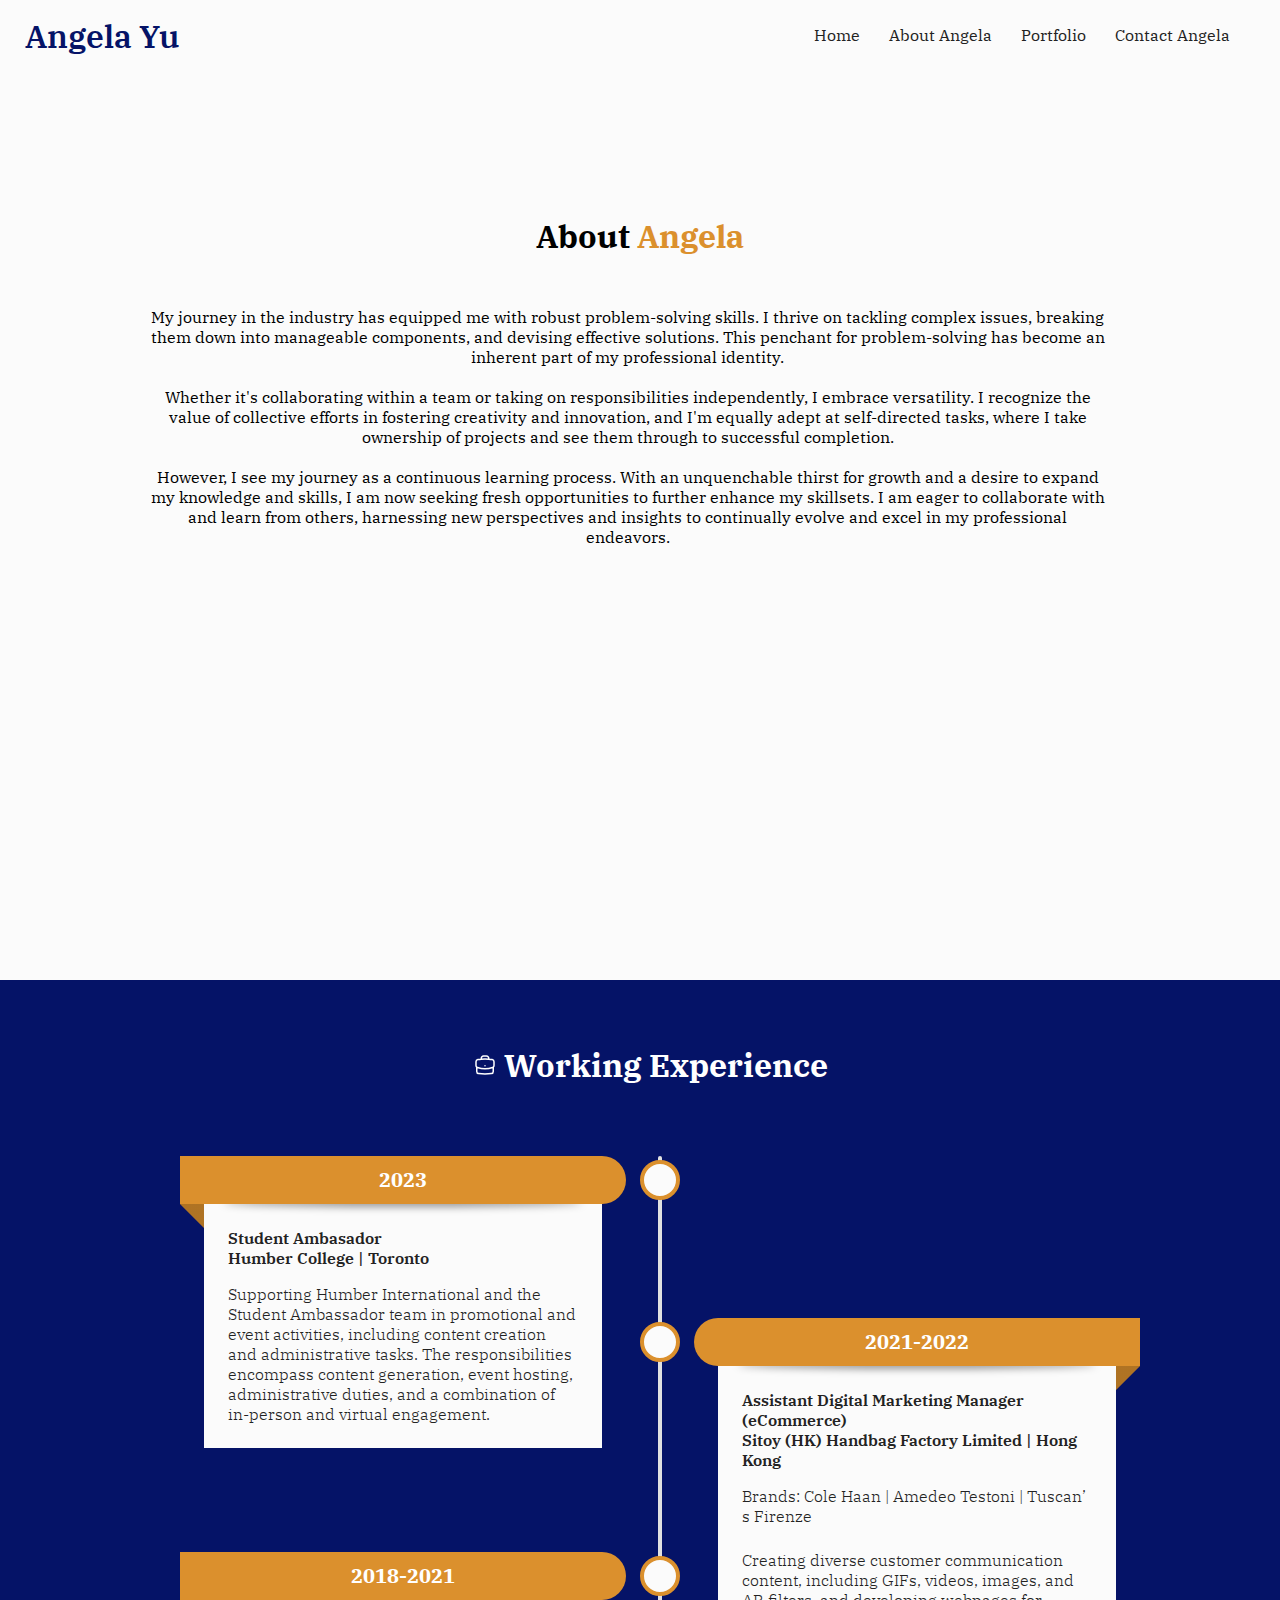
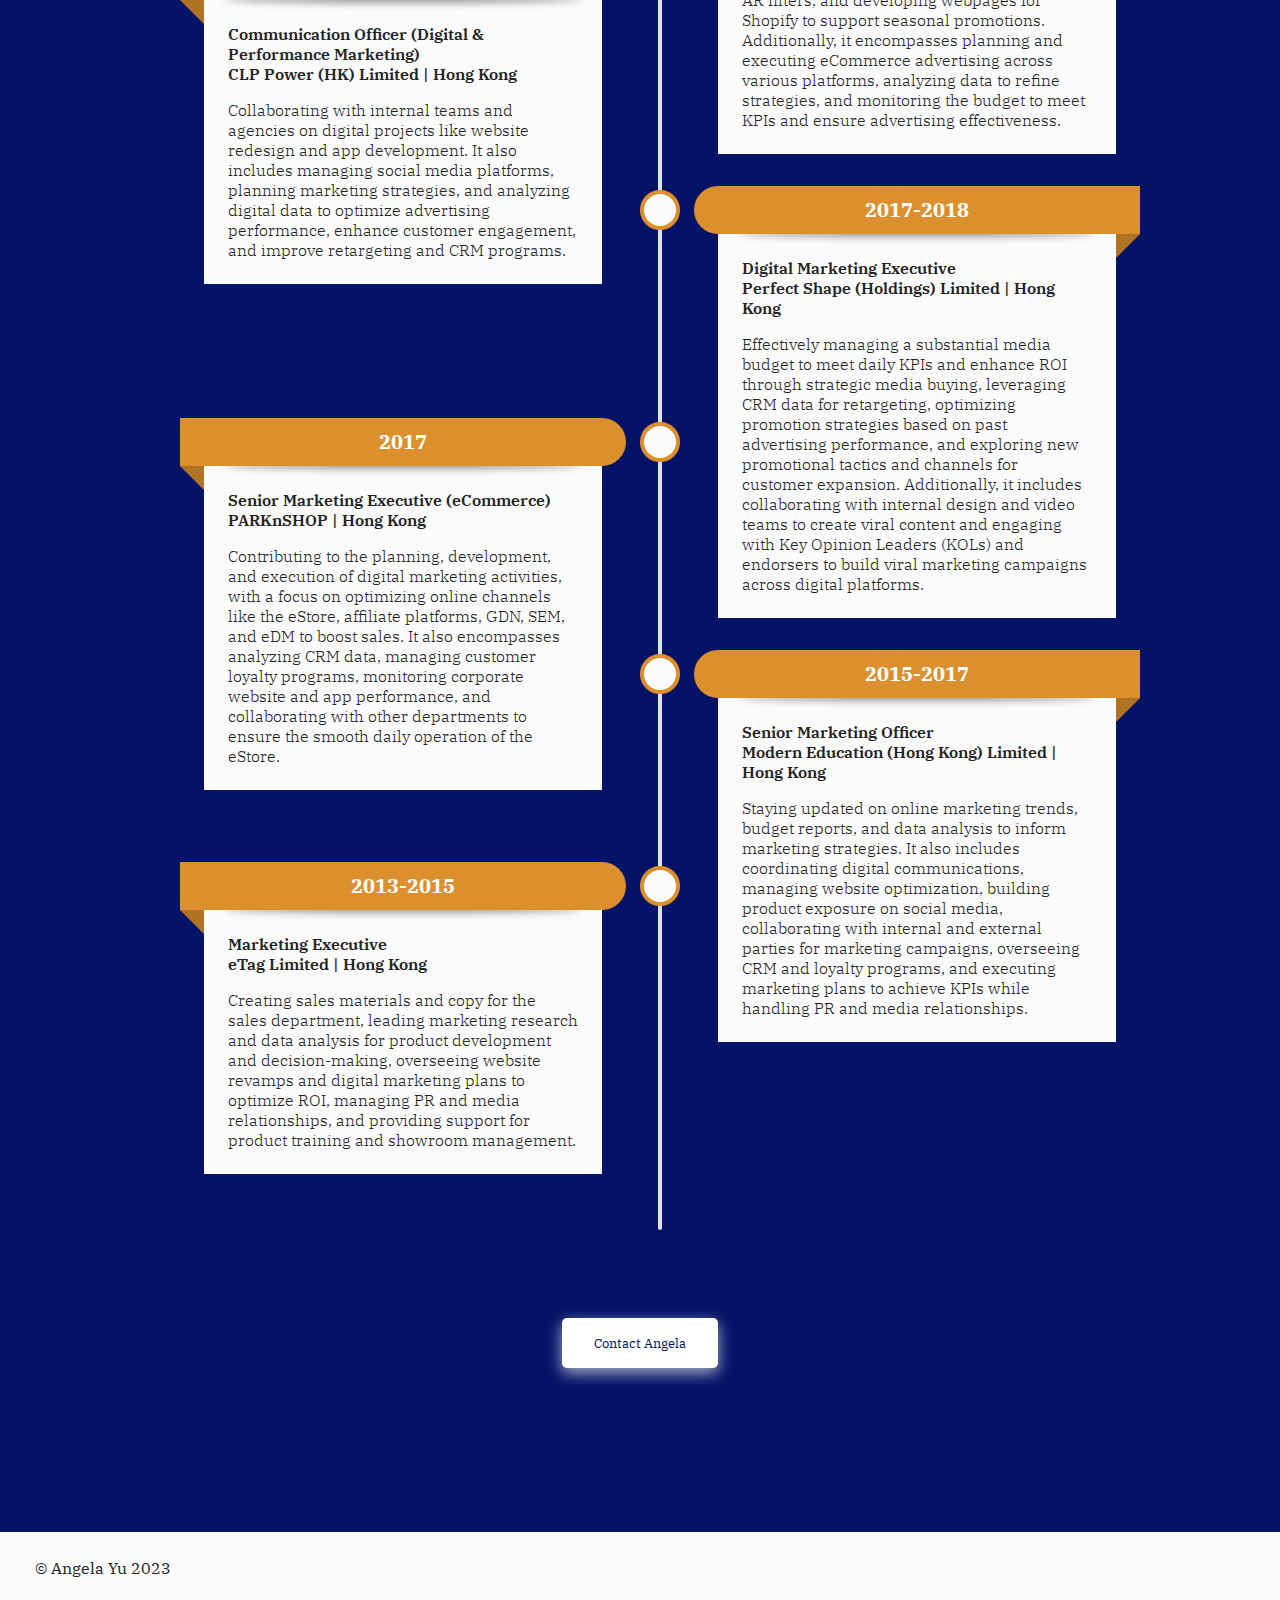
==== html/about.html @ 616c7b46 "1" ====
<!DOCTYPE html>
<html lang="en">
<head>
    <meta charset="UTF-8">
    <meta name="viewport" content="width=device-width, initial-scale=1.0">
    <title>Angela Yu | Portfolio</title>
    <link rel="stylesheet" href="../css/styles.css">
</head>

<body>
    <header>
        <h1><a href="../index.html">Angela Yu</a></h1>
        <nav>
            <ol>
                <li>    
                    <a class="burgericon" onclick="openSideMenu()" href="#">
                        <svg viewBox="0 0 100 80" width="40" height="40">
                            <rect width="100" height="20" ></rect>
                            <rect y="30" width="100" height="20"></rect>
                            <rect y="60" width="100" height="20"></rect>
                        </svg>
                    </a>
                </li>
                <div class="nav-top">
                    <li><a href="../index.html">Home</a></li>
                    <li><a href="about.html">About Angela</a></li>
                    <li><a href="portfolio.html">Portfolio</a></li>
                    <li><a href="contact.html">Contact Angela</a></li>
                </div>
            </ol>
        </nav>
    </header>

    <div class="nav-burger-side" id="side-nav-bar">
        <ol>
            <li><a href="#" onclick="closeSideMenu()">&times;</a></li>
            <li><a href="../index.html">Home</a></li>
            <li><a href="about.html">About Me</a></li>
            <li><a href="portfolio.html">Portfolio</a></li>
            <li><a href="contact.html">Contact Angela</a></li>
        </ol>
    </div>


    <div class="about">

        <h1>About <span>Angela</span></h1>
        <p>My journey in the industry has equipped me with robust problem-solving skills. I thrive on tackling complex issues, breaking them down into manageable components, and devising effective solutions. This penchant for problem-solving has become an inherent part of my professional identity.</p>

        <p>Whether it's collaborating within a team or taking on responsibilities independently, I embrace versatility. I recognize the value of collective efforts in fostering creativity and innovation, and I'm equally adept at self-directed tasks, where I take ownership of projects and see them through to successful completion.</p>
            
        <p>However, I see my journey as a continuous learning process. With an unquenchable thirst for growth and a desire to expand my knowledge and skills, I am now seeking fresh opportunities to further enhance my skillsets. I am eager to collaborate with and learn from others, harnessing new perspectives and insights to continually evolve and excel in my professional endeavors.</p>

    </div>

    <div class="about-timeline">
        <h1>
            <svg xmlns="http://www.w3.org/2000/svg" fill="none" viewBox="0 0 24 24" stroke-width="1.5" stroke="currentColor" class="w-6 h-6">
                <path stroke-linecap="round" stroke-linejoin="round" d="M20.25 14.15v4.25c0 1.094-.787 2.036-1.872 2.18-2.087.277-4.216.42-6.378.42s-4.291-.143-6.378-.42c-1.085-.144-1.872-1.086-1.872-2.18v-4.25m16.5 0a2.18 2.18 0 00.75-1.661V8.706c0-1.081-.768-2.015-1.837-2.175a48.114 48.114 0 00-3.413-.387m4.5 8.006c-.194.165-.42.295-.673.38A23.978 23.978 0 0112 15.75c-2.648 0-5.195-.429-7.577-1.22a2.016 2.016 0 01-.673-.38m0 0A2.18 2.18 0 013 12.489V8.706c0-1.081.768-2.015 1.837-2.175a48.111 48.111 0 013.413-.387m7.5 0V5.25A2.25 2.25 0 0013.5 3h-3a2.25 2.25 0 00-2.25 2.25v.894m7.5 0a48.667 48.667 0 00-7.5 0M12 12.75h.008v.008H12v-.008z" />
            </svg>
        Working Experience</h1>
        <ul>
            <li>
                <div class="date">2023</div>
                <div class="title">Student Ambasador <br> Humber College | Toronto</div>
                <div class="description">Supporting Humber International and the Student Ambassador team in promotional and event activities, including content creation and administrative tasks. The responsibilities encompass content generation, event hosting, administrative duties, and a combination of in-person and virtual engagement.</div>
            </li>
            <li>
                <div class="date">2021-2022</div>
                <div class="title">Assistant Digital Marketing Manager (eCommerce) <br> Sitoy (HK) Handbag Factory Limited | Hong Kong </div>
                <div class="description">Brands: Cole Haan | Amedeo Testoni | Tuscan’ s Firenze</div>
                <div class="description">Creating diverse customer communication content, including GIFs, videos, images, and AR filters, and developing webpages for Shopify to support seasonal promotions. Additionally, it encompasses planning and executing eCommerce advertising across various platforms, analyzing data to refine strategies, and monitoring the budget to meet KPIs and ensure advertising effectiveness. </div>
            </li>
            <li>
                <div class="date">2018-2021</div>
                <div class="title">Communication Officer (Digital & Performance Marketing)  <br>CLP Power (HK) Limited | Hong Kong</div>
                <div class="description">Collaborating with internal teams and agencies on digital projects like website redesign and app development. It also includes managing social media platforms, planning marketing strategies, and analyzing digital data to optimize advertising performance, enhance customer engagement, and improve retargeting and CRM programs.</div>
            </li>
            <li>
                <div class="date">2017-2018</div>
                <div class="title">Digital Marketing Executive <br>Perfect Shape (Holdings) Limited | Hong Kong </div>
                <div class="description">Effectively managing a substantial media budget to meet daily KPIs and enhance ROI through strategic media buying, leveraging CRM data for retargeting, optimizing promotion strategies based on past advertising performance, and exploring new promotional tactics and channels for customer expansion. Additionally, it includes collaborating with internal design and video teams to create viral content and engaging with Key Opinion Leaders (KOLs) and endorsers to build viral marketing campaigns across digital platforms.</div>
            </li>
            <li>
                <div class="date">2017</div>
                <div class="title">Senior Marketing Executive (eCommerce) <br>PARKnSHOP | Hong Kong</div>
                <div class="description">Contributing to the planning, development, and execution of digital marketing activities, with a focus on optimizing online channels like the eStore, affiliate platforms, GDN, SEM, and eDM to boost sales. It also encompasses analyzing CRM data, managing customer loyalty programs, monitoring corporate website and app performance, and collaborating with other departments to ensure the smooth daily operation of the eStore.</div>
            </li>
            <li>
                <div class="date">2015-2017</div>
                <div class="title">Senior Marketing Officer <br>Modern Education (Hong Kong) Limited | Hong Kong </div>
                <div class="description">Staying updated on online marketing trends, budget reports, and data analysis to inform marketing strategies. It also includes coordinating digital communications, managing website optimization, building product exposure on social media, collaborating with internal and external parties for marketing campaigns, overseeing CRM and loyalty programs, and executing marketing plans to achieve KPIs while handling PR and media relationships.</div>
            </li>
            <li>
                <div class="date">2013-2015</div>
                <div class="title">Marketing Executive <br>eTag Limited | Hong Kong</div>
                <div class="description">Creating sales materials and copy for the sales department, leading marketing research and data analysis for product development and decision-making, overseeing website revamps and digital marketing plans to optimize ROI, managing PR and media relationships, and providing support for product training and showroom management.</div>
            </li>

        </ul>

    </div>

    <div class="about-cta">
        <button id="btn-secondary"><a href="contact.html">Contact Angela</a></button>
    </div>

    <footer>
        <p>&copy; Angela Yu 2023</p>
    </footer>

    <script src="../js/script.js"></script>
</body>
</html>
---- css/styles.css ----
@import url('https://fonts.googleapis.com/css2?family=IBM+Plex+Serif:wght@400;600&display=swap');

/*------------------Default styles----------------*/
html{
    font-family: 'IBM Plex Serif', serif;
    background-color: #fbfbfb;
}

body{
    margin: 0;
    padding: 0;
}

header{
    height: 15vh;
    display: flex;
    color: #222222;
    justify-content: space-between;
    margin: 0 0px 20px 0px;
}

#btn-primary{
    background-color: #db902d;
    border: none;
    padding: 16px 32px;
    font-family: 'IBM Plex Serif', serif;
    box-shadow: 0px 5px 15px #db902da9;
    transition: 0.5 all ease-in-out;
    border-radius: 5px;
}

#btn-primary a{
    text-decoration: none;
    color: #FFFFFF;
}

#btn-secondary{
    background-color: #ffffff;
    border: none;
    padding: 16px 32px;
    margin-top: 40px;
    margin-bottom: 5vw;
    font-family: 'IBM Plex Serif', serif;
    box-shadow: 0px 5px 15px #ffffffa9;
    transition: 0.5 all ease-in-out;
    border-radius: 5px;
}

#btn-secondary a{
    text-decoration: none;
    color: #051367;
}

button:hover{
    scale: 110%;
}

span{
    color: #db902d;
}

#white-svg{
    stroke: #FFFFFF;
    width: 24px;
    fill: none;
}

#blue-svg{
    stroke: #051367;
    width: 24px;
    fill: none;
}

.filters{
    background-color: #fbfbfb;
    border: none;
    padding: 16px 35px;
    margin: 10px 10px;
    font-family: 'IBM Plex Serif', serif;
    color: #222222;
    border: 1px solid #db902d;
    border-radius: 20px;
}

.filters:hover{
    background-color: #db902d;
    color: #FFFFFF;
    scale: none;
}


/*Top Navigation Bar*/
header h1{
    margin-top: 15px;
    margin-left: 25px;
    font-weight: 600;
}

header h1 a{
    text-decoration: none;
    color: #051367;
}

nav{
    height: 80px;
    color: #222222;
    margin: 0;
    margin-right: 25px;
}

nav ol{
    margin: 0;
    padding: 0;
}

nav ol li{
    display: inline-block;
    margin: 5px 25px 0 0;
}

nav ol li a{
    color: #222222;
    text-decoration: none;
    transition: .3s all ease; 
}

nav ol li a:hover{
    color: #051367;
    font-weight: 600;
}

/*Side Navigation Bar*/
svg{
    margin: 20px 0 0 20px;
    fill: #051367;
}

.nav-burger-side{
    position: fixed;
    top: 0;
    left: 0;
    background-color: #051367;
    width: 0%;
    height: 100%;
    overflow: hidden;
    transition: .3s all ease;
    color: #FFFFFF;
}

.nav-burger-side ol li{
    text-align: center;
    margin-bottom: 20px;
    list-style-type: none;
}

.nav-burger-side ol li a{
    color: #FFFFFF;
    font-size: 2em;
    text-decoration: none;
}

.nav-burger-side img{
    width: 5vw;
    padding-top: 20px;
    align-content: center;
}

.nav-burger-side ol li a:hover{
    color: #db902d;
}

footer{
    background-color: #fbfbfb;
    color: #222222;
    text-align: left;
    padding: 10px;
}
footer p{
    margin-left: 25px;
}

/*-----------Main Page-----------*/
.hero{
    height: 85vh;
    background-image: url(../img/herobanner.jpg);
    background-size: cover;
    background-position: 0% 50%;
}

.hero h1{
    margin-bottom: 0;
    padding: 150px 0 5px 80px;
}

.hero p{
    margin-top: 0;
    padding: 0 0 0 80px;
}

.hero button{
    margin: 0 0 0 80px;
}

.main-about{
    background-color: #051367;
    margin: 0;
    height: 70vh;
    color: #FFFFFF;
    padding: 120px 0 0 25px;
    text-align: center;
    align-content: center;
}

.main-about svg{
    stroke: #FFFFFF;
    width: 24px;
    fill: none;
}

.main-about h1{
    margin-top: 0;
}

.main-about p{
    margin: 50px 175px 0 150px;
}

.services{
    text-align: center;
    margin-bottom: 50px;
}

.services svg{
    stroke: #222222;
    width: 24px;
    fill: none; 
}
.services p{
    margin: 50px 175px 0 150px;
}

.main-services-cat{
    margin-top: 30px;
}

.main-services{
    display: flex;
    flex-wrap: wrap;
    margin: 30px 0px 50px 0px;
    justify-content: center;
    align-items: flex-start;
    gap: 20px;
}

.main-services div{
    flex-basis: 33.3333%;
    border-radius: 5px;
    padding: 0 20px 0 20px;
}

.main-services div:hover{
    box-shadow: 1px 2px 5px #22222252;
    scale: 110%;
}

.main-services h2{
    align-content: center;
    margin: 0 20px 10px 20px;
}

.main-services p{
    margin: 0 20px 20px 20px;
}

.main-portfolio{
    background-color: #051367;
    margin: 0;
    color: #FFFFFF;
    padding: 80px 0 0px 0px;
    text-align: center;
    align-content: center;
}

.main-portfolio p{
    margin: 50px 175px 0 150px;
}

.main-portfolio svg{
    stroke: #ffffff;
    width: 24px;
    fill: none; 
}

.main-portfolio-tasks{
    display: grid;
    width: 80%;
    grid-template-columns: 1fr 1fr 1fr;
    grid-template-rows: 1fr;
    text-align: center;
    transition: 1s all ease-in-out;
    margin: 5vw 0 0 10vw;
}

.portfolio-tasks {
    position: relative;
}

.portfolio-item {
    display: block;
    width: 100%;
    height: auto;
}

.portfolio-info {
    position: absolute;
    bottom: 0;
    left: 0;
    right: 0;
    background-color: #051367;
    overflow: hidden;
    width: 90%;
    height: 0;
    transition: .5s ease;
    color: #FFFFFF;
    align-items: center;
    text-align: left;
    padding-left: 1rem;
    padding-right: 4rem;
}

.portfolio-tasks:hover .portfolio-info {
    height: 100%;
}

.portfolio-tasks img{
    display: block;
    width: 100%;
}

.portfolio-info h3{
    color: #FFFFFF;
}

.portfolio-info p{
    margin: 0;
    font-size: 15px;
}

.portfolio-info a{
    margin: 0;
    padding: 0;
    text-decoration: underline;
    color: #FFFFFF;
}

/*-----------About Page-----------*/
.about{
    text-align: center;
    height: 85vh;
}

.about h1{
    margin-top: 80px;
    margin-bottom: 50px;
}

.about p{
    margin: 20px 175px 0 150px;
}

.about-timeline{
    color: #FFFFFF;
    background-color: #051367;
    min-height: 100vh;
    display: grid;
    align-content: center;
    gap: 2rem;
    padding: 2rem;
}

.about-timeline h1{
    text-align: center;
}

.about-timeline svg{
    stroke: #FFFFFF;
    width: 24px;
}

.about-timeline ul{
    display: grid;
    grid-template-columns: 0.25rem 1fr;
    grid-auto-columns: max-content;
    column-gap: 2rem;
    list-style: none;
    width: min(60rem, 90%);
    margin-inline: auto;
}

/* timeline - line */
ul::before{
    content: "";
    grid-column: 1;
    grid-row: 1 / span 20;
    background: rgb(225, 225, 225);
    border-radius: calc(0.25rem / 2);
}

/* timeline - row gaps */
.about-timeline ul li:not(:last-child){
    margin-bottom: 2rem;
}

/* timeline - card for information */
.about-timeline ul li{
    grid-column: 2;
    margin-inline: 1.5rem;
    grid-row: span 2;
    display: grid;
    grid-template-rows: min-content min-content min-content;
}

/* timeline - date */
.about-timeline ul li .date{
    height: 3rem;
    margin-inline: calc(1.5rem * -1);
    text-align: center;
    background-color: #db902d;
    color: #FFFFFF;
    font-size: 1.25rem;
    font-weight: 700;
    display: grid;
    place-content: center;
    position: relative;
    border-radius: calc(3rem / 2) 0 0 calc(3rem / 2);
}

/* timeline - date flap */
.about-timeline ul li .date::before{
    content: "";
    width: 1.5rem;
    aspect-ratio: 1;
    background: #db902d;
    background-image: linear-gradient(rgba(0, 0, 0, 0.2) 100%, transparent);
    position: absolute;
    top: 100%;
    clip-path: polygon(0 0, 100% 0, 0 100%);
    right: 0;
}

/* timeline - circle point on timeline*/
.about-timeline ul li .date::after{
    content: "";
    position: absolute;
    width: 2rem;
    aspect-ratio: 1;
    background: #fbfbfb;
    border: 0.3rem solid #db902d;
    border-radius: 50%;
    top: 50%;
    transform: translate(50%, -50%);
    right: calc(100% + 2rem + 0.25rem / 2);
}

/* timeline - title description */
ul li .title,
ul li .description{
    background-color: #fbfbfb;
    position: relative;
    padding-inline: 1.5rem;
    color: #222222;
}
ul li .title{
    overflow: hidden;
    padding-block-start: 1.5rem;
    padding-block-end: 1rem;
    font-weight: 600;
}
ul li .description{
    padding-block-end: 1.5rem;
    font-weight: 300;
}

/* timeline - shadows */
.about-timeline ul li .title::before,
.about-timeline ul li .description::before{
    content: "";
    position: absolute;
    width: 90%;
    height: 0.5rem;
    background: rgba(0, 0, 0, 0.5);
    left: 50%;
    border-radius: 50%;
    filter: blur(4px);
    transform: translate(-50%, 50%);
}
.about-timeline ul li .title::before{
    bottom: calc(100% + 0.125rem);
}

.about-timeline ul li .description::before{
    z-index: -1;
    bottom: 0.25rem;
}

.about-cta{
    background-color: #051367;
    text-align: center;
    padding-bottom: 100px;
}

/*-----------Portfolio Page-----------*/
.portfolio{
    text-align: center;
    margin-bottom: 70px;
}

.portfolio h1{
    margin-top: 100px;
    margin-bottom: 50px;
}

.portfolio p{
    margin: 20px 175px 0 150px;
}

.portfolio-cat{
    text-align: center;
    margin-bottom: 3em;
}

.portfolio-cases{
    padding: 1em;
    width: 80%;
    margin: auto;
    display: flex;
    flex-wrap: wrap;
    justify-content: flex-start;
    gap: 1rem;
}

.portfolio-cases div{
    justify-content: center;
    margin-bottom: 2em;
    align-self: center;
}

.portfolio-cases div img{
    width: 25vw;
    border-radius: 15px;
}

/*-----------Protfolio Detail Pages-----------*/
.wisebites-description,
.yogaish-description,
.dorito-description{
    display: grid;
    width: 80%;
    grid-template-columns: 1fr 1fr;
    justify-content: center;
    margin: 5vw 0 0 10vw;
    height: 75vh;
    align-items: center;
    text-align: left;
}

.wisebites-description div:nth-child(1), 
.wisebites-showcase div:nth-child(1),
.yogaish-description div:nth-child(1),
.dorito-description div:nth-child(1){
    padding-right: 3rem;
}

.wisebites-description h1,
.yogaish-description h1,
.dorito-description h1{
    text-align: left;
}

.wisebites-description img,
.yogaish-description img,
.dorito-description img{
    width: 35vw;
}

.wisebites-details,
.yogoish-details,
.dorito-details{
    background-color: #051367;
    color: #FFFFFF;
    text-align: center;
    padding-top: 2rem;
    padding-bottom: 5rem;
}

.wisebites-details p,
.yogoish-details p,
.dorito-details p{
    margin: 50px 175px 50px 150px;
}

.wisebites-details ul,
.dorito-details ul{
    margin: 50px 175px 50px 150px;
}

.wisebites-showcase{
    display: grid;
    width: 80%;
    grid-template-columns: 1fr 1fr;
    justify-content: center;
    margin: 5vw 0 0 10vw;
    align-items: center;
}

.wisebites-showcase img{
    height: 100vh;
}

.wisebites h1,
.yogaish h1,
.dorito h1{
    text-align: center;
    margin-top: 2rem;
}

.wisebites-cta,
.yogoish-cta,
.dorito-cta{
    text-align: center;
    margin-bottom: 2rem;
}

.yogoish-showcase iframe,
.dorito-showcase iframe{
    margin-top: 2rem;
}

.yogoish-showcase,
.dorito-showcase{
    text-align: center;
    margin: 2rem 0 3rem 0;
}

/*-----------Contact Page-----------*/
.contact,
.contact-info{
    text-align: center;
}

.contact h1{
    margin-top: 3rem;
    margin-bottom: 30px;
}

.contact p{
    margin: 20px 250px 50px 225px;
}

.contact-info h3{
    margin-bottom: 0;
}

.contact-info p{
    margin-top: 0;
}

.contact-info a{
    text-decoration: none;
    color: #db902d;
}

.contact-info img{
    width: 24px;
    margin-top: 2rem;
}

@media (min-width: 40rem) {

}

/*------------------Responsive----------------*/

/*Tablet -- breakpoint at 768px*/
@media screen and (min-width:768px){
    /*------------------Defualt----------------*/
    .burgericon{
        display: none;
    }  

    /*------------------About Page - Timeline----------------*/

    .about-timeline ul{
        grid-template-columns: 1fr 0.25rem 1fr;
    }
    .about-timeline ul::before {
        grid-column: 2;
    }
    .about-timeline ul li:nth-child(odd) {
        grid-column: 1;
    }
    .about-timeline ul li:nth-child(even) {
        grid-column: 3;
    }

    /* timeline - start second card */
    .about-timeline ul li:nth-child(2) {
        grid-row: 2/4;
    }

    .about-timeline ul li:nth-child(odd) .date::before {
        clip-path: polygon(0 0, 100% 0, 100% 100%);
        left: 0;
    }

    .about-timeline ul li:nth-child(odd) .date::after {
        transform: translate(-50%, -50%);
        left: calc(100% + 2rem + 0.25rem / 2);
    }
    .about-timeline ul li:nth-child(odd) .date {
        border-radius: 0 calc(3rem / 2) calc(3rem / 2) 0;
    }

}

@media screen and (max-width:768px){
    /*------------------Defualt----------------*/
    .nav-top{
        display: none;
    }

    nav ol li{
        margin: 5px 3rem 0 0;
    }
    
    header h1{
        margin-left: 3rem;
    }

    #btn-primary, 
    #btn-secondary{
        padding: 10px 20px; 
    }

    .filters{
        background-color: #fbfbfb;
        border: none;
        padding: 10px 30px;
        margin: 10px 10px;
        font-family: 'IBM Plex Serif', serif;
        color: #222222;
        border: 1px solid #db902d;
        border-radius: 20px;
    }

    footer {
        text-align: center; 
    }

    /*------------------Main Page----------------*/
    .hero{
        background-image: none;
        background-color: #fbfbfb;
    }

    .main-about{
        height: 80vh;
    }

    .portfolio-info h3{
        font-size: 12px;
    }

    .portfolio-info p{
        margin: 0;
        font-size: 10px;
    }

    .portfolio-info a{
        font-size: 10px;
    }

    /*------------------About & Portfolio Page----------------*/
    .about{
        height: 100vh;
    }

    .about p,
    .portfolio p{
        margin: 1rem 2rem 0 2rem;
    }

    /*-----------Protfolio Detail Pages-----------*/
    .wisebites-description,
    .yogaish-description,
    .dorito-description{
        width: 90%;
        margin: 0 0 0 5rem;
        height: 85vh;
    }

    .wisebites-showcase img{
        height: 50vh;
    }

    /*-----------Contact Pages-----------*/
    .contact p{
        margin: 1.5rem 2rem 0rem 2rem;
    }
}

/*Mobile -- breakpoint at 575px*/
@media screen and (max-width:575px){
    /*------------------Main Page----------------*/
    .main-about p,
    .services p{
        margin: 3rem 2rem 0 2rem;
    }

    .main-services{
        gap: 1rem;
    }

    .main-services h2,
    .main-services p,
    .main-portfolio p{
        margin: 0;
    }

    .main-portfolio{
        padding: 2rem 2rem 3rem 2rem;
    }

    .portfolio-info p{
        display: none;
    }

    /*------------------About Page----------------*/
    .about{
        height: 100vh;
    }

    .about h1{
        margin-top: 3rem;
        margin-bottom: 1rem;
    }

    .about p,
    .portfolio p{
        margin: 1.5rem 2rem 0rem 2rem;
    }

    /*------------------Portfolio Page----------------*/
    .portfolio-cases{
        justify-content: center;
        gap: 0.5rem;
    }

    /*-----------Protfolio Detail Pages-----------*/
    .wisebites-description,
    .yogaish-description,
    .dorito-description{
        width: 90%;
        margin: 0 0 0 4rem;
        height: 100vh;
    }

    .wisebites-description h1,
    .yogaish-description h1,
    .dorito-description h1{
        margin-top: 0;
        text-align: left;
    }

    .wisebites-details p,
    .yogoish-details p,
    .dorito-details p{
        margin: 1.5rem 2rem 0rem 2rem;
    }

    .wisebites-details ul,
    .dorito-details ul{
        margin: 1.5rem 2rem 0rem 2rem;
    }

    .yogoish-showcase iframe,
    .dorito-showcase iframe{
        width: 450px;
    }

}
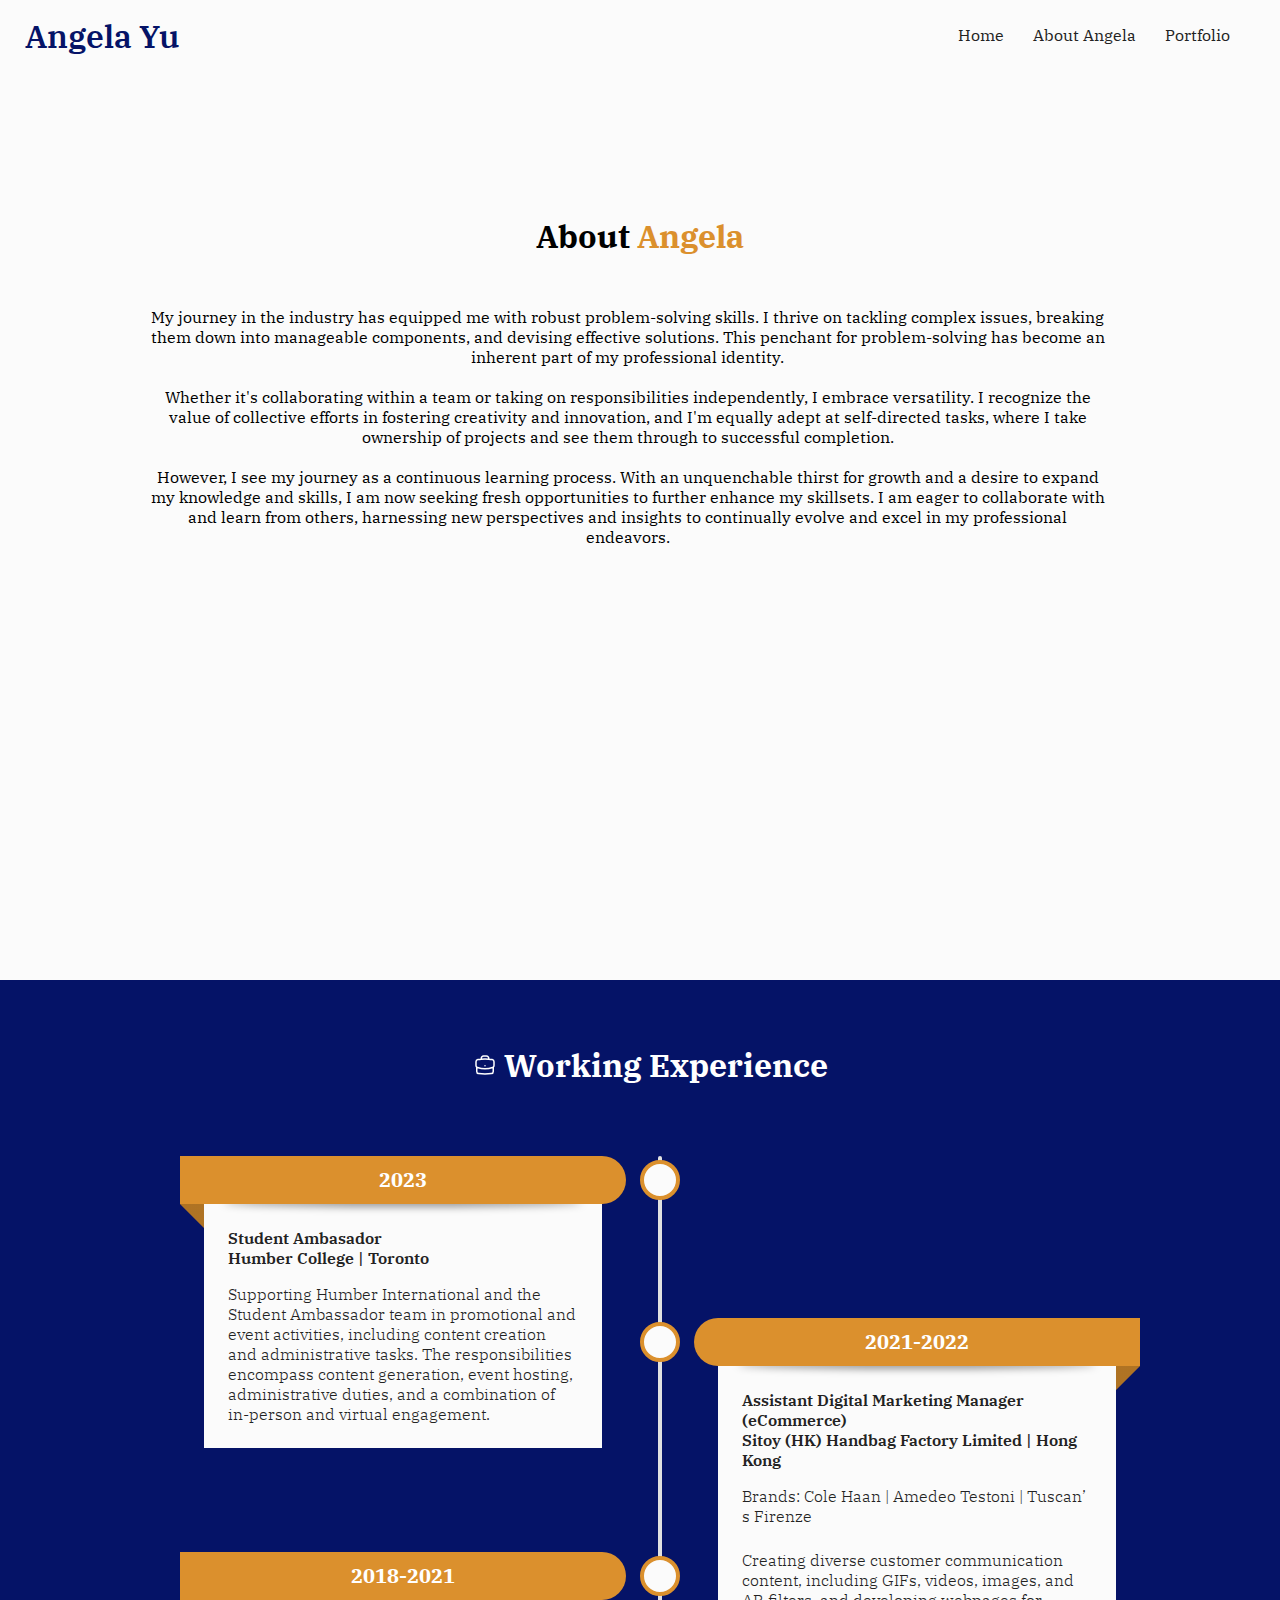
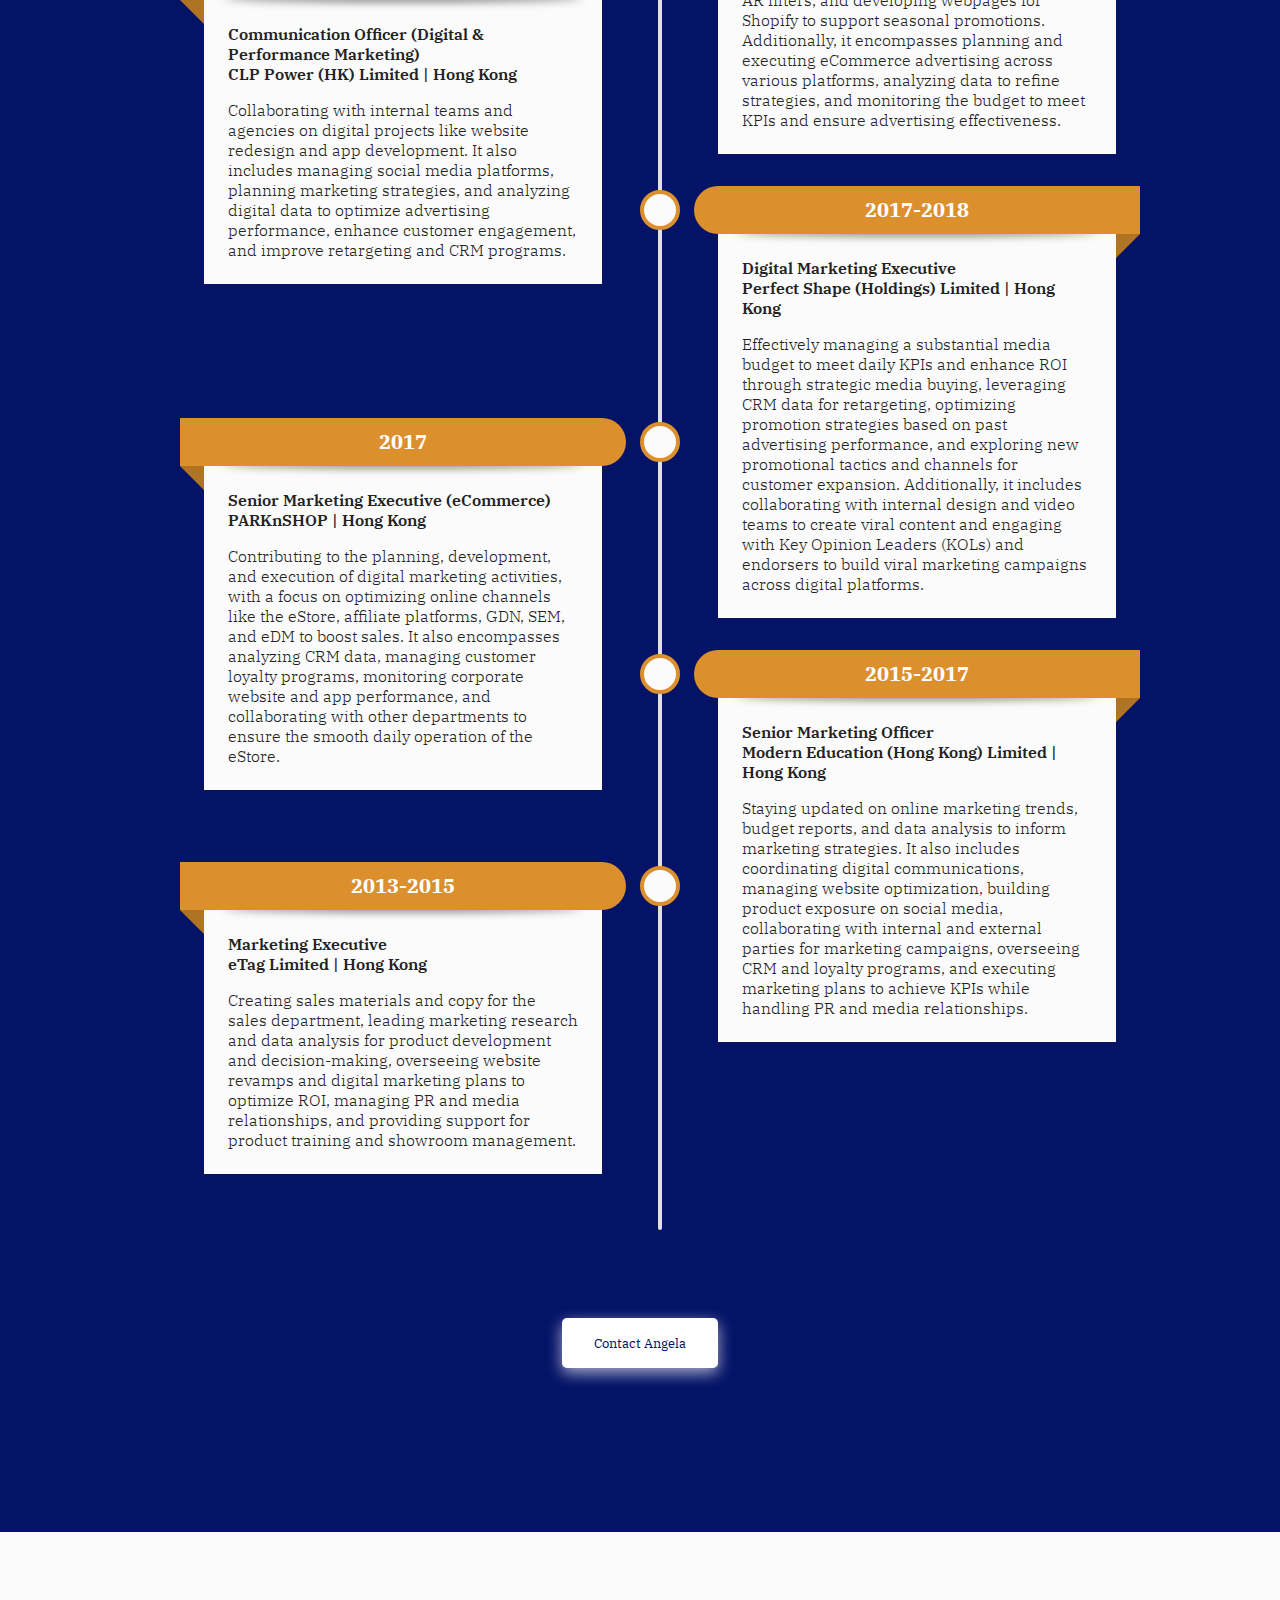
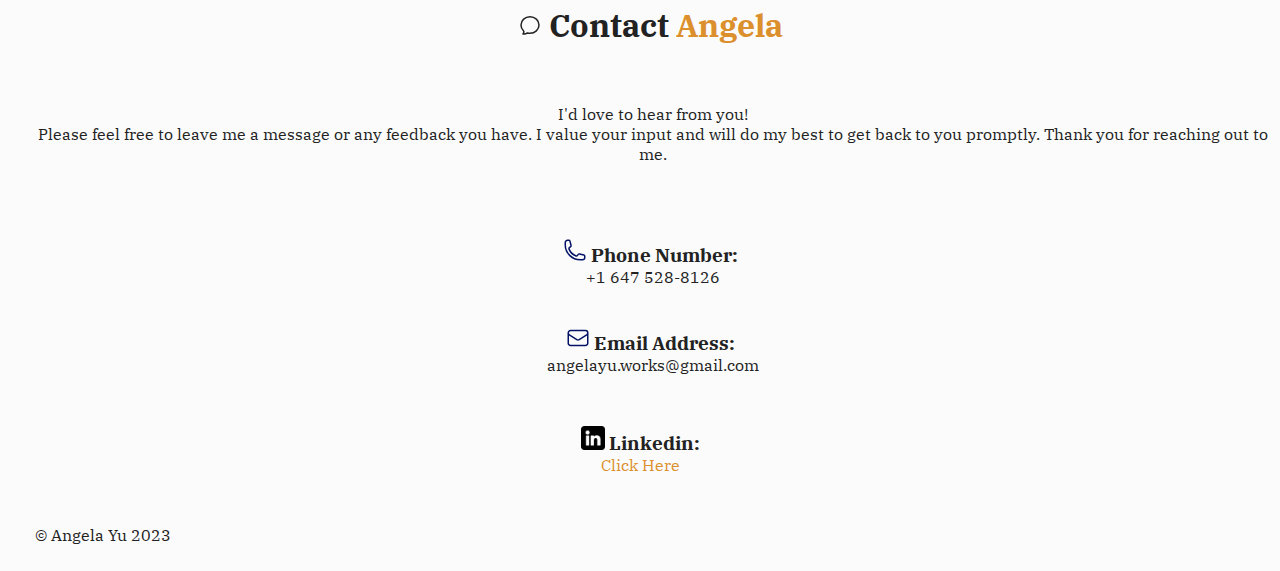
==== commit 60cbab7b: "1" ====
--- a/html/about.html
+++ b/html/about.html
@@ -25,7 +25,6 @@
                     <li><a href="../index.html">Home</a></li>
                     <li><a href="about.html">About Angela</a></li>
                     <li><a href="portfolio.html">Portfolio</a></li>
-                    <li><a href="contact.html">Contact Angela</a></li>
                 </div>
             </ol>
         </nav>
@@ -37,7 +36,6 @@
             <li><a href="../index.html">Home</a></li>
             <li><a href="about.html">About Me</a></li>
             <li><a href="portfolio.html">Portfolio</a></li>
-            <li><a href="contact.html">Contact Angela</a></li>
         </ol>
     </div>
 
@@ -102,11 +100,55 @@
     </div>
 
     <div class="about-cta">
-        <button id="btn-secondary"><a href="contact.html">Contact Angela</a></button>
+        <button id="btn-secondary"><a href="#contactangela">Contact Angela</a></button>
     </div>
 
     <footer>
+        <div class="contact" id="contactangela">
+            <h1>
+                <svg xmlns="http://www.w3.org/2000/svg" fill="none" viewBox="0 0 24 24" stroke-width="1.5" stroke="currentColor" class="w-6 h-6">
+                    <path stroke-linecap="round" stroke-linejoin="round" d="M12 20.25c4.97 0 9-3.694 9-8.25s-4.03-8.25-9-8.25S3 7.444 3 12c0 2.104.859 4.023 2.273 5.48.432.447.74 1.04.586 1.641a4.483 4.483 0 01-.923 1.785A5.969 5.969 0 006 21c1.282 0 2.47-.402 3.445-1.087.81.22 1.668.337 2.555.337z" />
+                </svg>
+              Contact <span>Angela</span>
+            </h1>
+
+            <p>I'd love to hear from you! <br>Please feel free to leave me a message or any feedback you have. I value your input and will do my best to get back to you promptly. Thank you for reaching out to me.</p>
+        
+
+            <div class="contact-info">
+            
+                <h3>
+                    <svg id="blue-svg" xmlns="http://www.w3.org/2000/svg" fill="none" viewBox="0 0 24 24" stroke-width="1.5" stroke="currentColor" class="w-6 h-6">
+                        <path stroke-linecap="round" stroke-linejoin="round" d="M2.25 6.75c0 8.284 6.716 15 15 15h2.25a2.25 2.25 0 002.25-2.25v-1.372c0-.516-.351-.966-.852-1.091l-4.423-1.106c-.44-.11-.902.055-1.173.417l-.97 1.293c-.282.376-.769.542-1.21.38a12.035 12.035 0 01-7.143-7.143c-.162-.441.004-.928.38-1.21l1.293-.97c.363-.271.527-.734.417-1.173L6.963 3.102a1.125 1.125 0 00-1.091-.852H4.5A2.25 2.25 0 002.25 4.5v2.25z" />
+                    </svg>
+                    Phone Number:
+                </h3>
+        
+                <p>+1 647 528-8126</p>
+        
+                <h3>
+                    <svg id="blue-svg" xmlns="http://www.w3.org/2000/svg" fill="none" viewBox="0 0 24 24" stroke-width="1.5" stroke="currentColor" class="w-6 h-6">
+                        <path stroke-linecap="round" stroke-linejoin="round" d="M21.75 6.75v10.5a2.25 2.25 0 01-2.25 2.25h-15a2.25 2.25 0 01-2.25-2.25V6.75m19.5 0A2.25 2.25 0 0019.5 4.5h-15a2.25 2.25 0 00-2.25 2.25m19.5 0v.243a2.25 2.25 0 01-1.07 1.916l-7.5 4.615a2.25 2.25 0 01-2.36 0L3.32 8.91a2.25 2.25 0 01-1.07-1.916V6.75" />
+                    </svg>
+                
+                    Email Address:
+                </h3>
+
+                <p>angelayu.works@gmail.com</p>
+        
+                <h3>
+                    <img src="../img/linkedin.png" alt="LinkedIn">
+                    Linkedin:
+                </h3>
+                
+                <a href="http://www.linkedin.com/in/angela-yu-tsznga">Click Here</a>
+        
+            </div>
+        </div>
+    
+
         <p>&copy; Angela Yu 2023</p>
+
     </footer>
 
     <script src="../js/script.js"></script>
--- a/css/styles.css
+++ b/css/styles.css
@@ -235,6 +235,7 @@
     width: 24px;
     fill: none; 
 }
+
 .services p{
     margin: 50px 175px 0 150px;
 }
@@ -352,6 +353,41 @@
     text-decoration: underline;
     color: #FFFFFF;
 }
+
+.contact{
+    text-align: center;
+    display: flex;
+    flex-wrap: wrap;
+    margin: 30px 0px 50px 0px;
+    justify-content: center;
+    align-items: flex-start;
+    gap: 20px;
+}
+
+.contact svg{
+    stroke: #222222;
+    width: 24px;
+    fill: none; 
+}
+
+.contact-info h3{
+    margin-bottom: 0;
+}
+
+.contact-info p{
+    margin-top: 0;
+}
+
+.contact-info a{
+    text-decoration: none;
+    color: #db902d;
+}
+
+.contact-info img{
+    width: 24px;
+    margin-top: 2rem;
+}
+
 
 /*-----------About Page-----------*/
 .about{
@@ -643,7 +679,7 @@
 }
 
 /*-----------Contact Page-----------*/
-.contact,
+/* .contact,
 .contact-info{
     text-align: center;
 }
@@ -677,7 +713,7 @@
 
 @media (min-width: 40rem) {
 
-}
+} */
 
 /*------------------Responsive----------------*/
 
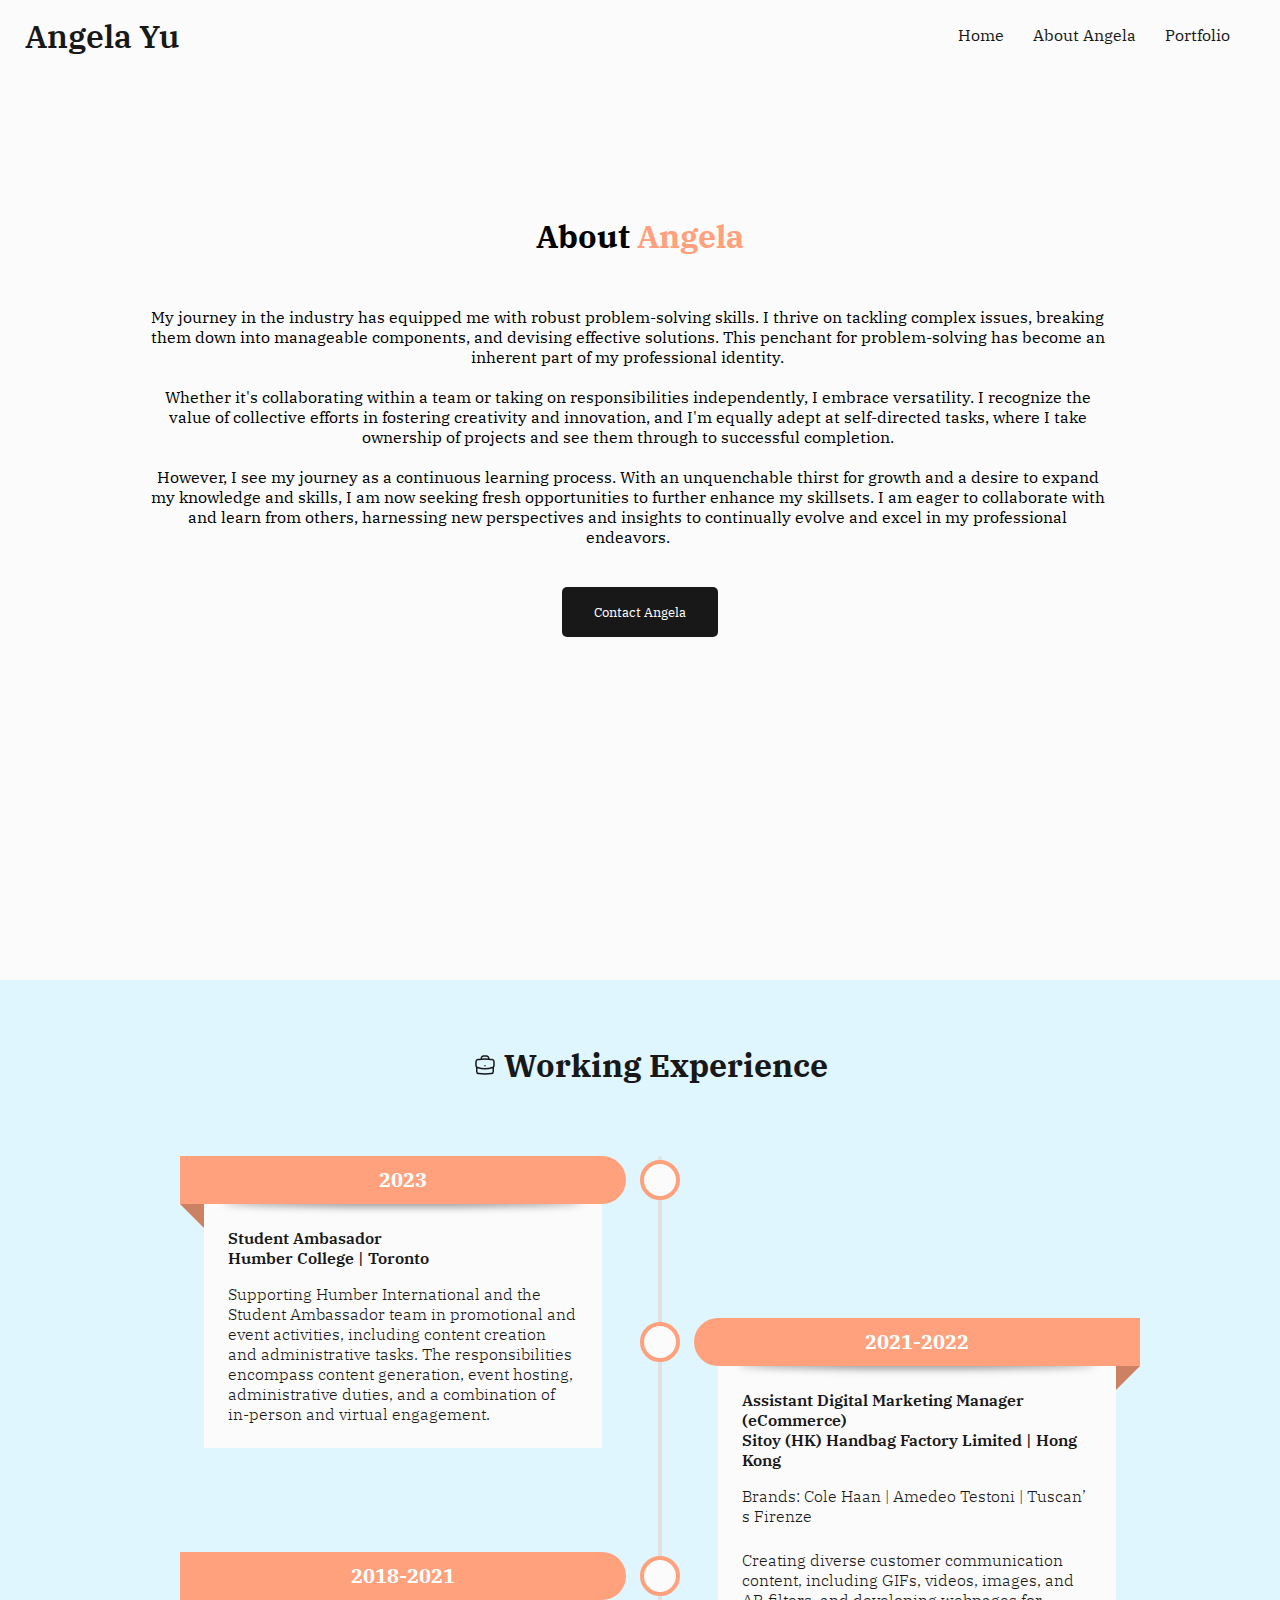
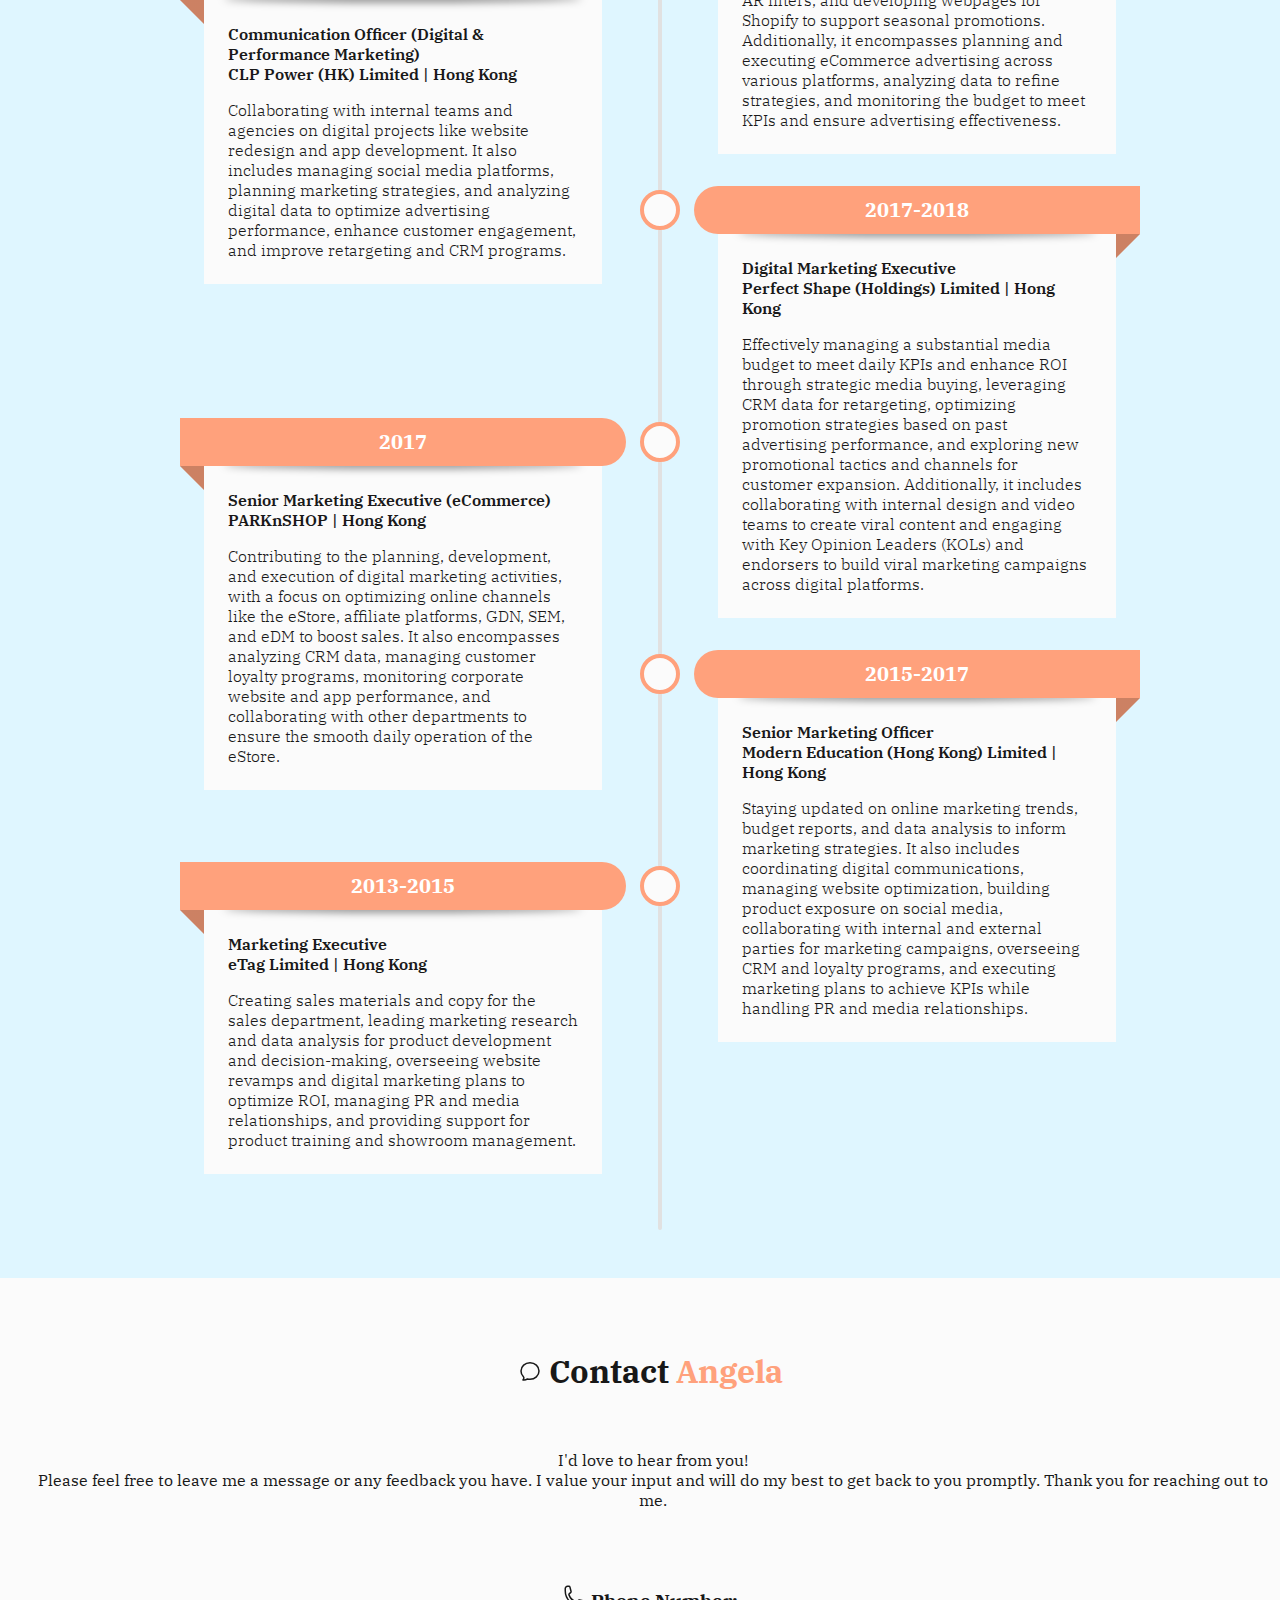
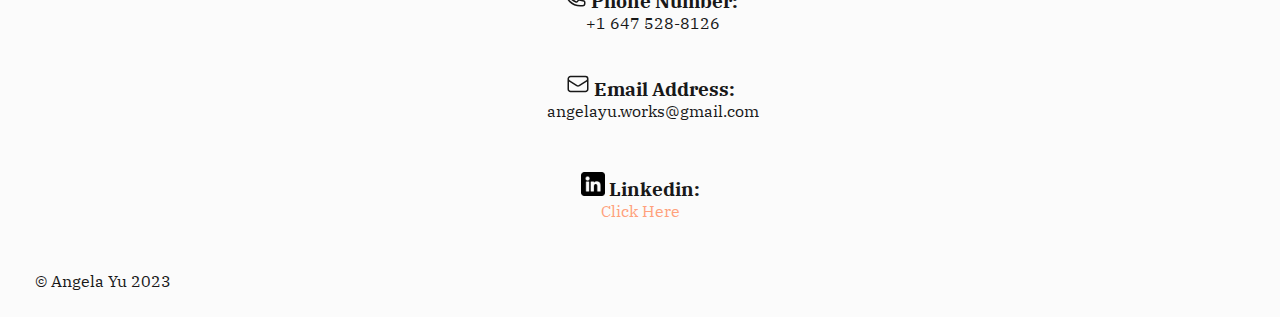
==== commit 1f6b133c: "1" ====
--- a/html/about.html
+++ b/html/about.html
@@ -49,6 +49,10 @@
             
         <p>However, I see my journey as a continuous learning process. With an unquenchable thirst for growth and a desire to expand my knowledge and skills, I am now seeking fresh opportunities to further enhance my skillsets. I am eager to collaborate with and learn from others, harnessing new perspectives and insights to continually evolve and excel in my professional endeavors.</p>
 
+        <br>
+        <br>
+        <button id="btn-primary"><a href="#contactangela">Contact Angela</a></button>
+
     </div>
 
     <div class="about-timeline">
@@ -56,7 +60,7 @@
             <svg xmlns="http://www.w3.org/2000/svg" fill="none" viewBox="0 0 24 24" stroke-width="1.5" stroke="currentColor" class="w-6 h-6">
                 <path stroke-linecap="round" stroke-linejoin="round" d="M20.25 14.15v4.25c0 1.094-.787 2.036-1.872 2.18-2.087.277-4.216.42-6.378.42s-4.291-.143-6.378-.42c-1.085-.144-1.872-1.086-1.872-2.18v-4.25m16.5 0a2.18 2.18 0 00.75-1.661V8.706c0-1.081-.768-2.015-1.837-2.175a48.114 48.114 0 00-3.413-.387m4.5 8.006c-.194.165-.42.295-.673.38A23.978 23.978 0 0112 15.75c-2.648 0-5.195-.429-7.577-1.22a2.016 2.016 0 01-.673-.38m0 0A2.18 2.18 0 013 12.489V8.706c0-1.081.768-2.015 1.837-2.175a48.111 48.111 0 013.413-.387m7.5 0V5.25A2.25 2.25 0 0013.5 3h-3a2.25 2.25 0 00-2.25 2.25v.894m7.5 0a48.667 48.667 0 00-7.5 0M12 12.75h.008v.008H12v-.008z" />
             </svg>
-        Working Experience</h1>
+            Working Experience</h1>
         <ul>
             <li>
                 <div class="date">2023</div>
@@ -97,10 +101,6 @@
 
         </ul>
 
-    </div>
-
-    <div class="about-cta">
-        <button id="btn-secondary"><a href="#contactangela">Contact Angela</a></button>
     </div>
 
     <footer>
--- a/css/styles.css
+++ b/css/styles.css
@@ -14,17 +14,16 @@
 header{
     height: 15vh;
     display: flex;
-    color: #222222;
+    color: #181818;
     justify-content: space-between;
     margin: 0 0px 20px 0px;
 }
 
 #btn-primary{
-    background-color: #db902d;
+    background-color: #181818;
     border: none;
     padding: 16px 32px;
     font-family: 'IBM Plex Serif', serif;
-    box-shadow: 0px 5px 15px #db902da9;
     transition: 0.5 all ease-in-out;
     border-radius: 5px;
 }
@@ -36,19 +35,19 @@
 
 #btn-secondary{
     background-color: #ffffff;
-    border: none;
+    border: 1px solid #ffa17c;
     padding: 16px 32px;
     margin-top: 40px;
     margin-bottom: 5vw;
+    margin-left: 0;
     font-family: 'IBM Plex Serif', serif;
-    box-shadow: 0px 5px 15px #ffffffa9;
     transition: 0.5 all ease-in-out;
     border-radius: 5px;
 }
 
 #btn-secondary a{
     text-decoration: none;
-    color: #051367;
+    color: #ffa17c;
 }
 
 button:hover{
@@ -56,40 +55,44 @@
 }
 
 span{
-    color: #db902d;
+    color: #ffa17c;
 }
 
 #white-svg{
-    stroke: #FFFFFF;
+    stroke: #181818;
     width: 24px;
     fill: none;
 }
 
 #blue-svg{
-    stroke: #051367;
+    stroke: #181818;
     width: 24px;
     fill: none;
 }
 
 .filters{
     background-color: #fbfbfb;
-    border: none;
     padding: 16px 35px;
     margin: 10px 10px;
     font-family: 'IBM Plex Serif', serif;
-    color: #222222;
-    border: 1px solid #db902d;
-    border-radius: 20px;
+    color: #181818;
+    border: 1px solid #ffa17c;
+    border-radius: 5px;
 }
 
 .filters:hover{
-    background-color: #db902d;
+    background-color: #ffa17c;
     color: #FFFFFF;
     scale: none;
 }
 
 
 /*Top Navigation Bar*/
+.main-haeder{
+    background-color: #dff6ff;
+    margin-bottom: 0;
+}
+
 header h1{
     margin-top: 15px;
     margin-left: 25px;
@@ -98,12 +101,12 @@
 
 header h1 a{
     text-decoration: none;
-    color: #051367;
+    color: #181818;
 }
 
 nav{
     height: 80px;
-    color: #222222;
+    color: #181818;
     margin: 0;
     margin-right: 25px;
 }
@@ -119,27 +122,27 @@
 }
 
 nav ol li a{
-    color: #222222;
+    color: #181818;
     text-decoration: none;
     transition: .3s all ease; 
 }
 
 nav ol li a:hover{
-    color: #051367;
+    color: #ffa17c;
     font-weight: 600;
 }
 
 /*Side Navigation Bar*/
 svg{
     margin: 20px 0 0 20px;
-    fill: #051367;
+    fill: #181818;
 }
 
 .nav-burger-side{
     position: fixed;
     top: 0;
     left: 0;
-    background-color: #051367;
+    background-color: #181818;
     width: 0%;
     height: 100%;
     overflow: hidden;
@@ -166,12 +169,12 @@
 }
 
 .nav-burger-side ol li a:hover{
-    color: #db902d;
+    color: #ffa17c;
 }
 
 footer{
     background-color: #fbfbfb;
-    color: #222222;
+    color: #181818;
     text-align: left;
     padding: 10px;
 }
@@ -185,23 +188,31 @@
     background-image: url(../img/herobanner.jpg);
     background-size: cover;
     background-position: 0% 50%;
+    display: grid;
+    grid-template-columns: 33.333%;
 }
 
 .hero h1{
+    margin-top: 0;
     margin-bottom: 0;
-    padding: 150px 0 5px 80px;
+    padding: 100px 0 5px 80px;
 }
 
 .hero p{
     margin-top: 0;
-    padding: 0 0 0 80px;
+    padding: 0 0 1rem 80px;
 }
 
 .hero button{
     margin: 0 0 0 80px;
 }
 
-.main-about{
+.herobtn{
+    display: grid;
+    grid-template-columns: 100%;
+}
+
+/* .main-about{
     background-color: #051367;
     margin: 0;
     height: 70vh;
@@ -223,7 +234,7 @@
 
 .main-about p{
     margin: 50px 175px 0 150px;
-}
+} */
 
 .services{
     text-align: center;
@@ -231,7 +242,7 @@
 }
 
 .services svg{
-    stroke: #222222;
+    stroke: #181818;
     width: 24px;
     fill: none; 
 }
@@ -274,10 +285,9 @@
 }
 
 .main-portfolio{
-    background-color: #051367;
+    background-color: #dff6ff;
     margin: 0;
-    color: #FFFFFF;
-    padding: 80px 0 0px 0px;
+    padding: 80px 0 80px 0px;
     text-align: center;
     align-content: center;
 }
@@ -287,7 +297,7 @@
 }
 
 .main-portfolio svg{
-    stroke: #ffffff;
+    stroke: #181818;
     width: 24px;
     fill: none; 
 }
@@ -299,7 +309,7 @@
     grid-template-rows: 1fr;
     text-align: center;
     transition: 1s all ease-in-out;
-    margin: 5vw 0 0 10vw;
+    margin: 5vw 0 5vw 10vw;
 }
 
 .portfolio-tasks {
@@ -317,12 +327,12 @@
     bottom: 0;
     left: 0;
     right: 0;
-    background-color: #051367;
+    background-color: #dff6ff;
     overflow: hidden;
     width: 90%;
     height: 0;
     transition: .5s ease;
-    color: #FFFFFF;
+    color: #181818;
     align-items: center;
     text-align: left;
     padding-left: 1rem;
@@ -339,7 +349,7 @@
 }
 
 .portfolio-info h3{
-    color: #FFFFFF;
+    color: #181818;
 }
 
 .portfolio-info p{
@@ -351,7 +361,7 @@
     margin: 0;
     padding: 0;
     text-decoration: underline;
-    color: #FFFFFF;
+    color: #181818;
 }
 
 .contact{
@@ -365,7 +375,7 @@
 }
 
 .contact svg{
-    stroke: #222222;
+    stroke: #181818;
     width: 24px;
     fill: none; 
 }
@@ -380,7 +390,7 @@
 
 .contact-info a{
     text-decoration: none;
-    color: #db902d;
+    color: #ffa17c;
 }
 
 .contact-info img{
@@ -405,8 +415,8 @@
 }
 
 .about-timeline{
-    color: #FFFFFF;
-    background-color: #051367;
+    color: #181818;
+    background-color: #dff6ff;
     min-height: 100vh;
     display: grid;
     align-content: center;
@@ -419,8 +429,9 @@
 }
 
 .about-timeline svg{
-    stroke: #FFFFFF;
+    stroke: #181818;
     width: 24px;
+    fill: none;
 }
 
 .about-timeline ul{
@@ -461,7 +472,7 @@
     height: 3rem;
     margin-inline: calc(1.5rem * -1);
     text-align: center;
-    background-color: #db902d;
+    background-color: #ffa17c;
     color: #FFFFFF;
     font-size: 1.25rem;
     font-weight: 700;
@@ -476,7 +487,7 @@
     content: "";
     width: 1.5rem;
     aspect-ratio: 1;
-    background: #db902d;
+    background: #ffa17c;
     background-image: linear-gradient(rgba(0, 0, 0, 0.2) 100%, transparent);
     position: absolute;
     top: 100%;
@@ -491,7 +502,7 @@
     width: 2rem;
     aspect-ratio: 1;
     background: #fbfbfb;
-    border: 0.3rem solid #db902d;
+    border: 0.3rem solid #ffa17c;
     border-radius: 50%;
     top: 50%;
     transform: translate(50%, -50%);
@@ -504,7 +515,7 @@
     background-color: #fbfbfb;
     position: relative;
     padding-inline: 1.5rem;
-    color: #222222;
+    color: #181818;
 }
 ul li .title{
     overflow: hidden;
@@ -539,12 +550,6 @@
     bottom: 0.25rem;
 }
 
-.about-cta{
-    background-color: #051367;
-    text-align: center;
-    padding-bottom: 100px;
-}
-
 /*-----------Portfolio Page-----------*/
 .portfolio{
     text-align: center;
@@ -622,8 +627,8 @@
 .wisebites-details,
 .yogoish-details,
 .dorito-details{
-    background-color: #051367;
-    color: #FFFFFF;
+    background-color: #dff6ff;
+    color: #181818;
     text-align: center;
     padding-top: 2rem;
     padding-bottom: 5rem;
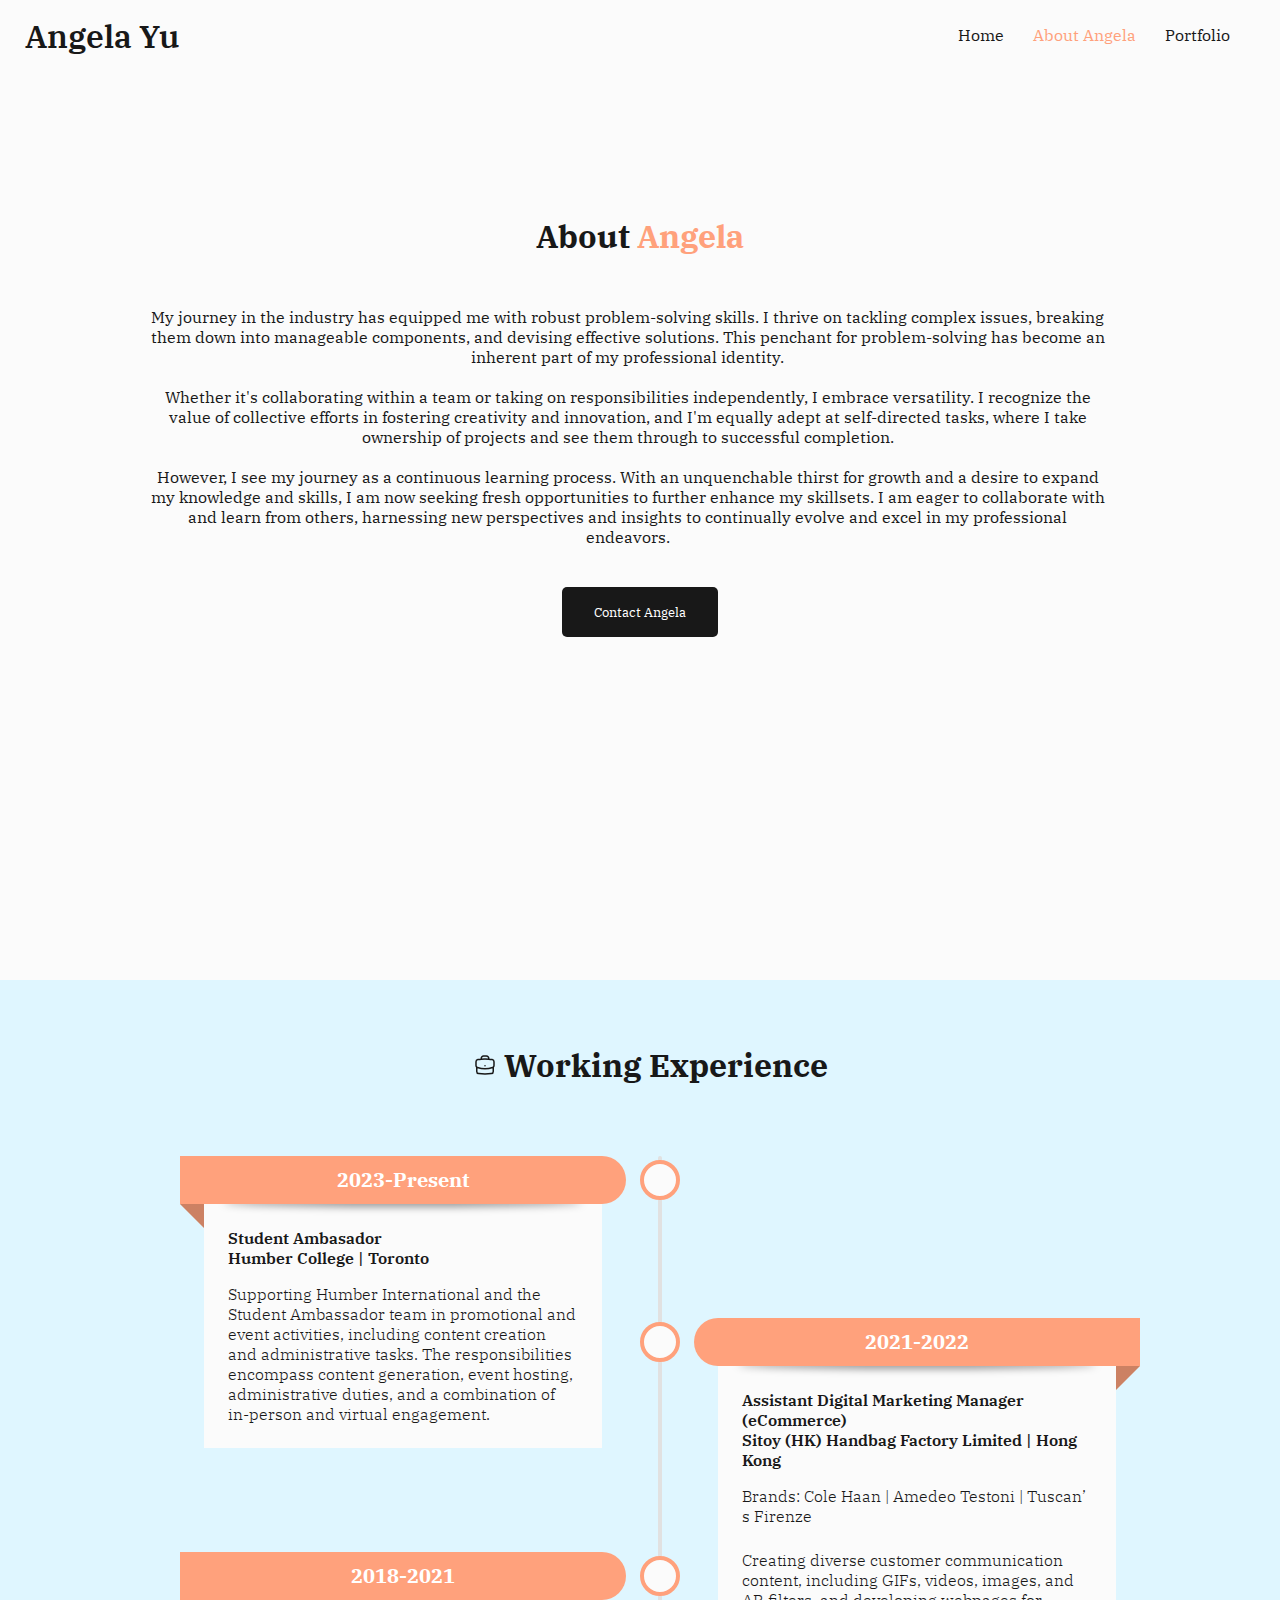
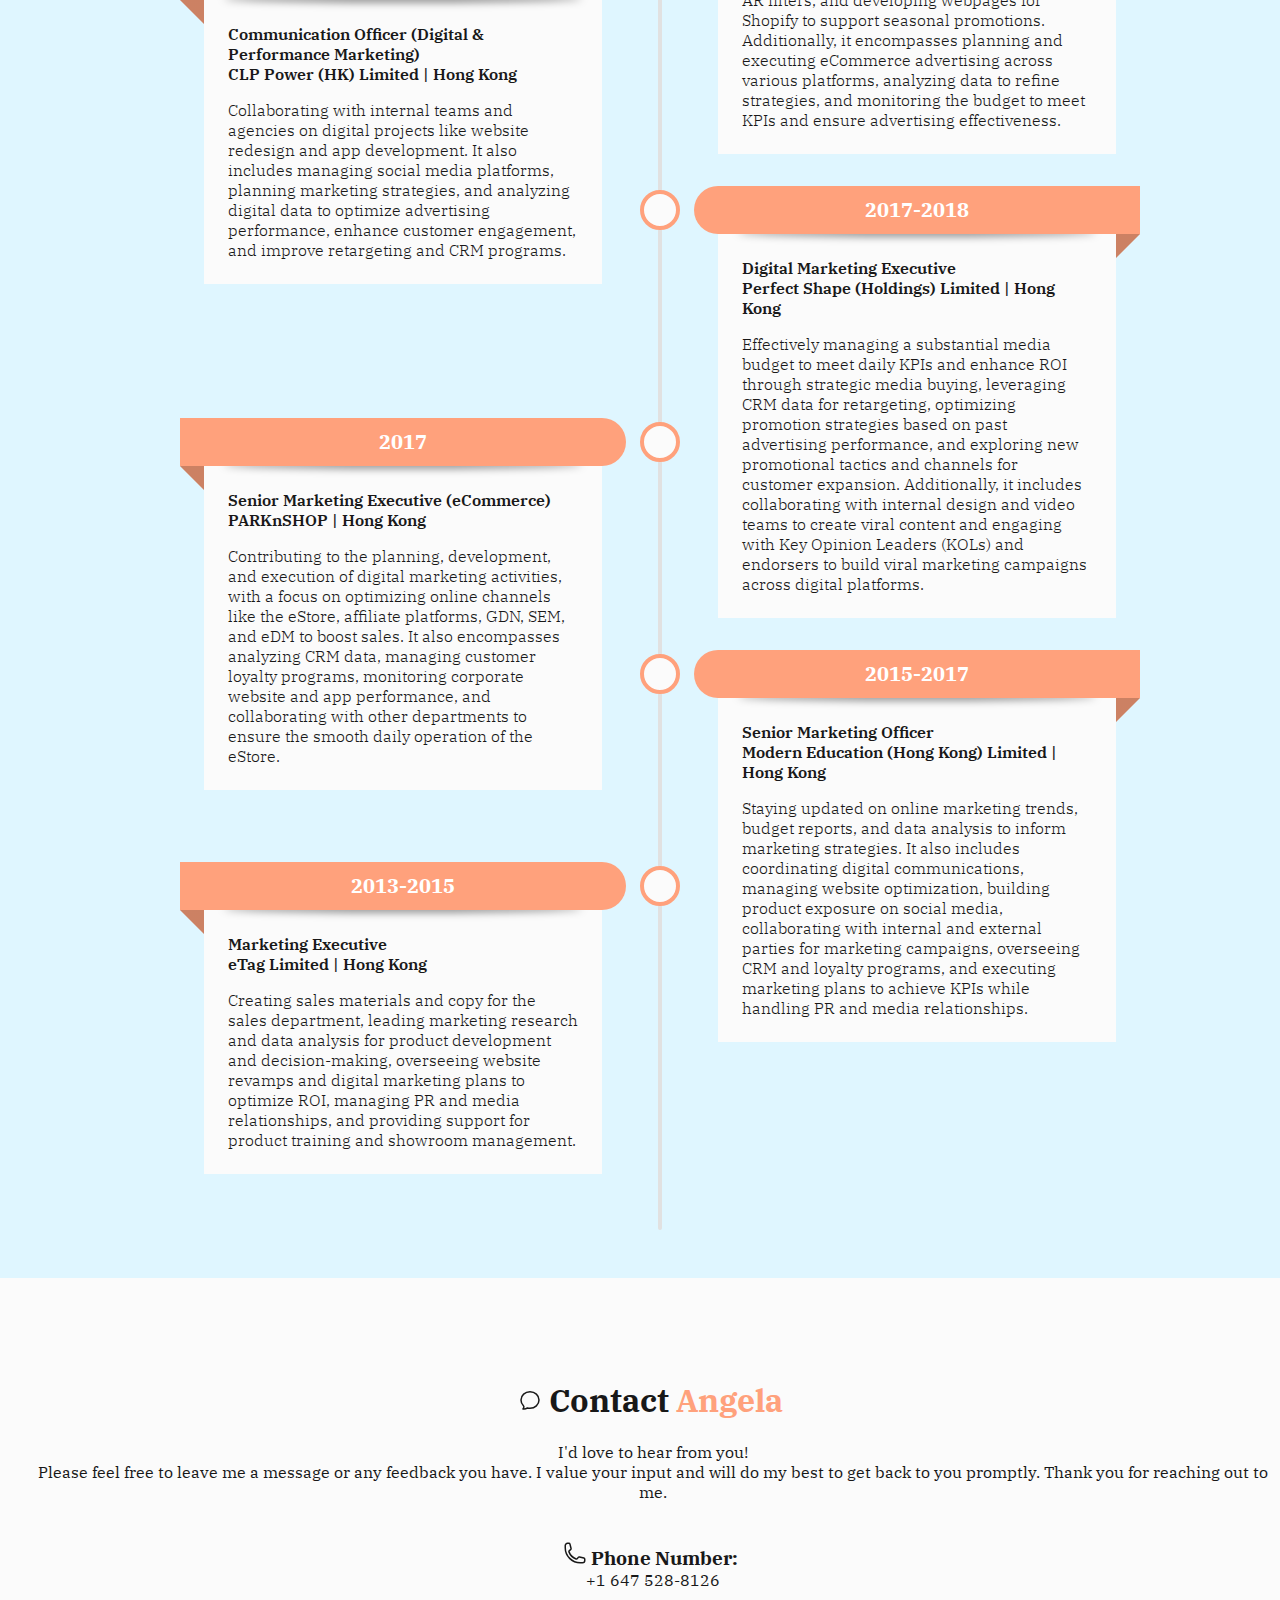
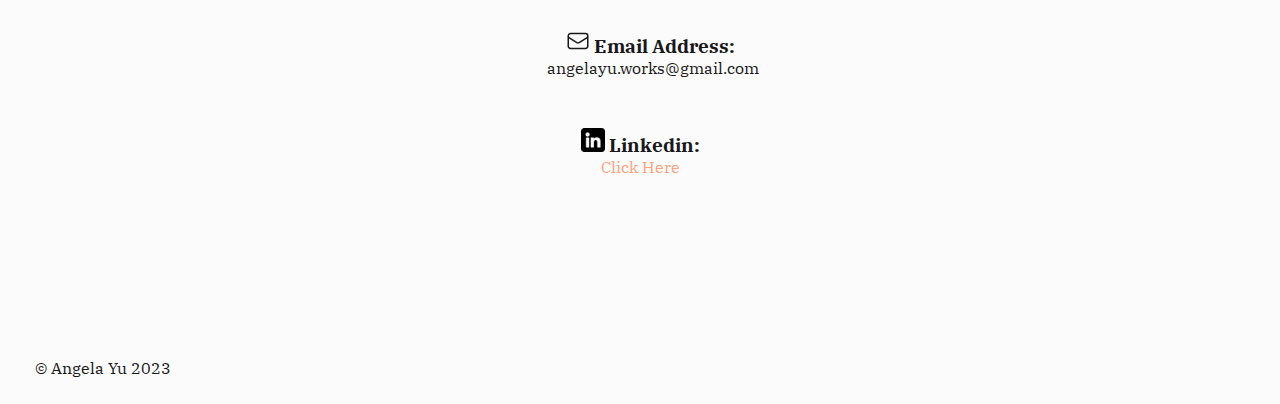
==== commit a24d937a: "1" ====
--- a/html/about.html
+++ b/html/about.html
@@ -23,7 +23,7 @@
                 </li>
                 <div class="nav-top">
                     <li><a href="../index.html">Home</a></li>
-                    <li><a href="about.html">About Angela</a></li>
+                    <li><a href="about.html"><span>About Angela</span></a></li>
                     <li><a href="portfolio.html">Portfolio</a></li>
                 </div>
             </ol>
@@ -34,7 +34,7 @@
         <ol>
             <li><a href="#" onclick="closeSideMenu()">&times;</a></li>
             <li><a href="../index.html">Home</a></li>
-            <li><a href="about.html">About Me</a></li>
+            <li><a href="about.html"><span>About Angela</span></a></li>
             <li><a href="portfolio.html">Portfolio</a></li>
         </ol>
     </div>
@@ -63,7 +63,7 @@
             Working Experience</h1>
         <ul>
             <li>
-                <div class="date">2023</div>
+                <div class="date">2023-Present</div>
                 <div class="title">Student Ambasador <br> Humber College | Toronto</div>
                 <div class="description">Supporting Humber International and the Student Ambassador team in promotional and event activities, including content creation and administrative tasks. The responsibilities encompass content generation, event hosting, administrative duties, and a combination of in-person and virtual engagement.</div>
             </li>
@@ -147,7 +147,7 @@
         </div>
     
 
-        <p>&copy; Angela Yu 2023</p>
+        <p id="copyright">&copy; Angela Yu 2023</p>
 
     </footer>
 
--- a/css/styles.css
+++ b/css/styles.css
@@ -1,9 +1,11 @@
-@import url('https://fonts.googleapis.com/css2?family=IBM+Plex+Serif:wght@400;600&display=swap');
+@import url('https://fonts.googleapis.com/css2?family=IBM+Plex+Serif:ital@0;1&display=swap');
 
 /*------------------Default styles----------------*/
 html{
     font-family: 'IBM Plex Serif', serif;
     background-color: #fbfbfb;
+    color: #181818;
+    overflow-x: hidden;
 }
 
 body{
@@ -142,12 +144,11 @@
     position: fixed;
     top: 0;
     left: 0;
-    background-color: #181818;
+    background-color: #dff6ff;
     width: 0%;
     height: 100%;
     overflow: hidden;
     transition: .3s all ease;
-    color: #FFFFFF;
 }
 
 .nav-burger-side ol li{
@@ -157,7 +158,7 @@
 }
 
 .nav-burger-side ol li a{
-    color: #FFFFFF;
+    color: #181818;
     font-size: 2em;
     text-decoration: none;
 }
@@ -211,30 +212,6 @@
     display: grid;
     grid-template-columns: 100%;
 }
-
-/* .main-about{
-    background-color: #051367;
-    margin: 0;
-    height: 70vh;
-    color: #FFFFFF;
-    padding: 120px 0 0 25px;
-    text-align: center;
-    align-content: center;
-}
-
-.main-about svg{
-    stroke: #FFFFFF;
-    width: 24px;
-    fill: none;
-}
-
-.main-about h1{
-    margin-top: 0;
-}
-
-.main-about p{
-    margin: 50px 175px 0 150px;
-} */
 
 .services{
     text-align: center;
@@ -366,12 +343,12 @@
 
 .contact{
     text-align: center;
-    display: flex;
     flex-wrap: wrap;
-    margin: 30px 0px 50px 0px;
+    margin: 5rem 0px 50px 0px;
     justify-content: center;
     align-items: flex-start;
     gap: 20px;
+    height: 60vh;
 }
 
 .contact svg{
@@ -562,7 +539,7 @@
 }
 
 .portfolio p{
-    margin: 20px 175px 0 150px;
+    margin: 20px 175px 2rem 150px;
 }
 
 .portfolio-cat{
@@ -592,60 +569,71 @@
 }
 
 /*-----------Protfolio Detail Pages-----------*/
-.wisebites-description,
-.yogaish-description,
-.dorito-description{
+.portfolio-case{
+    text-align: center;
+}
+
+.portfolio-case h1{
+    margin-bottom: 1rem;
+}
+
+.portfolio-case p{
+    margin: 0;
+}
+
+.portfolio-case button{
+    justify-content: center;
+}
+
+#portfolio-banner{
+    padding: 3rem 0 0 0 ;
+    width: 100%;
+}
+
+.portfolio-description{
     display: grid;
-    width: 80%;
+    width: 100%;
     grid-template-columns: 1fr 1fr;
-    justify-content: center;
-    margin: 5vw 0 0 10vw;
+    margin: 5vw 0 20vw 5vw;
     height: 75vh;
     align-items: center;
     text-align: left;
-}
-
-.wisebites-description div:nth-child(1), 
-.wisebites-showcase div:nth-child(1),
-.yogaish-description div:nth-child(1),
-.dorito-description div:nth-child(1){
-    padding-right: 3rem;
-}
-
-.wisebites-description h1,
-.yogaish-description h1,
-.dorito-description h1{
+    gap: 1rem;
+}
+ 
+.porfolio-description h1{
     text-align: left;
 }
 
-.wisebites-description img,
-.yogaish-description img,
-.dorito-description img{
-    width: 35vw;
-}
-
-.wisebites-details,
-.yogoish-details,
-.dorito-details{
+.portfolio-description img{
+    width: 50vw;
+}
+
+.portfolio-details1,
+.portfolio-details2{
+    padding: 2rem 5rem 5rem 5rem;
+    height: 40vh;
+}
+
+.portfolio-details1 h1,
+.portfolio-details2 h1{
+    margin-bottom: 3rem;
+
+}
+
+.portfolio-details2{
     background-color: #dff6ff;
-    color: #181818;
-    text-align: center;
-    padding-top: 2rem;
-    padding-bottom: 5rem;
-}
-
-.wisebites-details p,
-.yogoish-details p,
-.dorito-details p{
+}
+
+.portfolio-description p{
     margin: 50px 175px 50px 150px;
 }
 
-.wisebites-details ul,
-.dorito-details ul{
+.portfolio-details2 ul{
     margin: 50px 175px 50px 150px;
 }
 
-.wisebites-showcase{
+.portfolio-showcase2{
     display: grid;
     width: 80%;
     grid-template-columns: 1fr 1fr;
@@ -654,33 +642,22 @@
     align-items: center;
 }
 
-.wisebites-showcase img{
+.portfolio-showcase2 img{
     height: 100vh;
 }
 
-.wisebites h1,
-.yogaish h1,
-.dorito h1{
-    text-align: center;
+.portfolio-showcase iframe{
     margin-top: 2rem;
 }
 
-.wisebites-cta,
-.yogoish-cta,
-.dorito-cta{
-    text-align: center;
-    margin-bottom: 2rem;
-}
-
-.yogoish-showcase iframe,
-.dorito-showcase iframe{
-    margin-top: 2rem;
-}
-
-.yogoish-showcase,
-.dorito-showcase{
+.portfolio-showcase{
     text-align: center;
     margin: 2rem 0 3rem 0;
+}
+
+.portfolio-cta{
+    text-align: center;
+
 }
 
 /*-----------Contact Page-----------*/
@@ -789,36 +766,39 @@
         padding: 10px 30px;
         margin: 10px 10px;
         font-family: 'IBM Plex Serif', serif;
-        color: #222222;
-        border: 1px solid #db902d;
+        color: #181818;
+        border: 1px solid #ffa17c;
         border-radius: 20px;
     }
 
     footer {
-        text-align: center; 
+        height: 100vh;
+    }
+
+    #copyright{
+        margin: 9rem 0 0 0;
     }
 
     /*------------------Main Page----------------*/
     .hero{
         background-image: none;
-        background-color: #fbfbfb;
+        background-color: #dff6ff;
+        display: block;
+        padding: 0 3rem 0 0;
+    }
+
+    .hero div:nth-child(2)
+    .hero div:nth-child(3){
+        display: none;
     }
 
     .main-about{
         height: 80vh;
     }
 
-    .portfolio-info h3{
-        font-size: 12px;
-    }
-
-    .portfolio-info p{
-        margin: 0;
-        font-size: 10px;
-    }
-
-    .portfolio-info a{
-        font-size: 10px;
+    .main-portfolio-tasks{
+        display: flex;
+        flex-wrap: wrap;
     }
 
     /*------------------About & Portfolio Page----------------*/
@@ -832,27 +812,71 @@
     }
 
     /*-----------Protfolio Detail Pages-----------*/
-    .wisebites-description,
-    .yogaish-description,
-    .dorito-description{
-        width: 90%;
-        margin: 0 0 0 5rem;
-        height: 85vh;
-    }
-
-    .wisebites-showcase img{
+    .portfolio-description{
+        display: flex;
+        flex-wrap: wrap;
+        justify-content:center;
+        margin: 5vw 0 20vw 0;
+        height: 100vh;
+    }
+
+    .portfolio-description img{
+        height: 80vh;
+        width: auto;
+    }
+
+    .portfolio-description p{
+        text-align: center;
+        margin: 50px 3rem 50px 3rem;
+    }
+
+    .portfolio-details2{
         height: 50vh;
-    }
-
-    /*-----------Contact Pages-----------*/
-    .contact p{
-        margin: 1.5rem 2rem 0rem 2rem;
-    }
-}
-
-/*Mobile -- breakpoint at 575px*/
-@media screen and (max-width:575px){
+        padding: 2rem 0 5rem 0;
+    }
+
+    .portfolio-details2 p{
+        margin: 50px 3rem 50px 3rem;
+    }
+
+    .portfolio-details2 ul{
+        margin: 50px 3rem 50px 3rem;
+    }
+
+    .portfolio-showcase2 img{
+        height: 70vh;
+    }
+
+}
+
+/*Mobile -- breakpoint at 430px*/
+@media screen and (max-width:431px){
+
+    /*------------------Defualt----------------*/
+    header{
+        height: 10vh;
+    }
+
+    .nav-burger-side ol{
+        padding: 0 0 0 0;
+    }
+
     /*------------------Main Page----------------*/
+    .hero{
+        height: 65vh;
+    }
+    .hero h1{
+        padding: 100px 0 5px 2rem;
+    }
+    
+    .hero p{
+        padding: 0 0 1rem 2rem;
+    }
+    
+    .hero button{
+        margin: 0 0 0 2rem;
+    }
+
     .main-about p,
     .services p{
         margin: 3rem 2rem 0 2rem;
@@ -873,12 +897,12 @@
     }
 
     .portfolio-info p{
-        display: none;
+        font-size: 0.8rem;
     }
 
     /*------------------About Page----------------*/
     .about{
-        height: 100vh;
+        height: 90vh;
     }
 
     .about h1{
@@ -897,43 +921,55 @@
         gap: 0.5rem;
     }
 
+    .portfolio-cases div img{
+        width: 80vw;
+    }
+
+
     /*-----------Protfolio Detail Pages-----------*/
-    .wisebites-description,
-    .yogaish-description,
-    .dorito-description{
-        width: 90%;
-        margin: 0 0 0 4rem;
-        height: 100vh;
-    }
-
-    .wisebites-description h1,
-    .yogaish-description h1,
-    .dorito-description h1{
-        margin-top: 0;
-        text-align: left;
-    }
-
-    .wisebites-details p,
-    .yogoish-details p,
-    .dorito-details p{
-        margin: 1.5rem 2rem 0rem 2rem;
-    }
-
-    .wisebites-details ul,
-    .dorito-details ul{
-        margin: 1.5rem 2rem 0rem 2rem;
-    }
-
-    .yogoish-showcase iframe,
-    .dorito-showcase iframe{
-        width: 450px;
-    }
-
-}
-
+    .portfolio-description{
+        display: block;
+        width: 100%;
+        margin: 0 0 0 0;
+        padding: 0;
+        height: 75vh;
+    }
+
+    .porfolio-description p{
+        margin: 0;
+        text-align: center;
+    }
+
+    .portfolio-description img{
+        width: 80vw;
+        height: auto;
+        padding: 2rem 0 0 2.5rem;
+    }
     
-
-
-
-
-
+    .portfolio-details2{
+        padding: 2rem 0 5rem 0;
+    }
+
+    .portfolio-details1 p,
+    .portfolio-details2 p{
+        margin: 0 0 0rem 0;
+    }
+
+    .portfolio-details2 ul{
+        margin: 1.5rem 1.5rem 0rem 1rem;
+    }
+    .portfolio-showcase2{
+        display: flex;
+        flex-wrap: wrap;
+    }
+
+    .portfolio-showcase2 img{
+        width: 80vw;
+        height: auto;
+    }
+
+    .portfolio-showcase iframe{
+        width: 80vw;
+    }
+
+}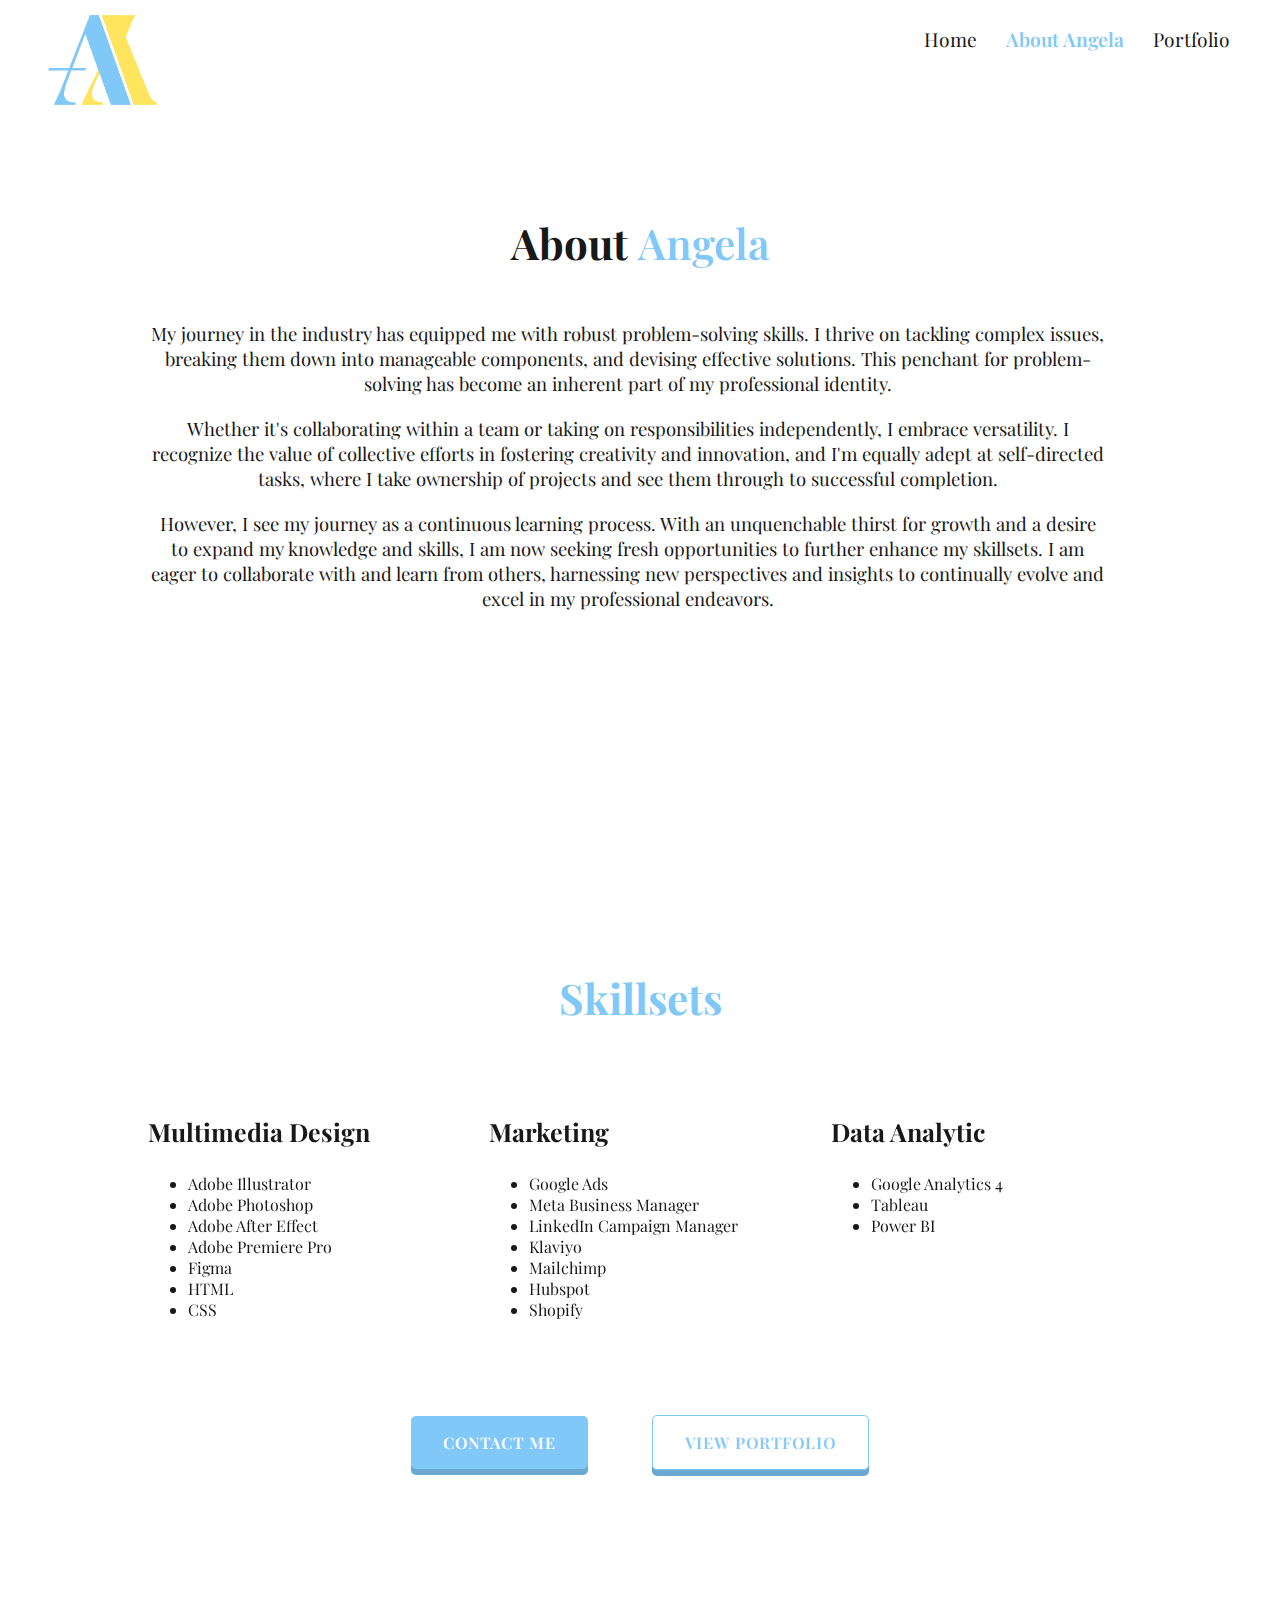
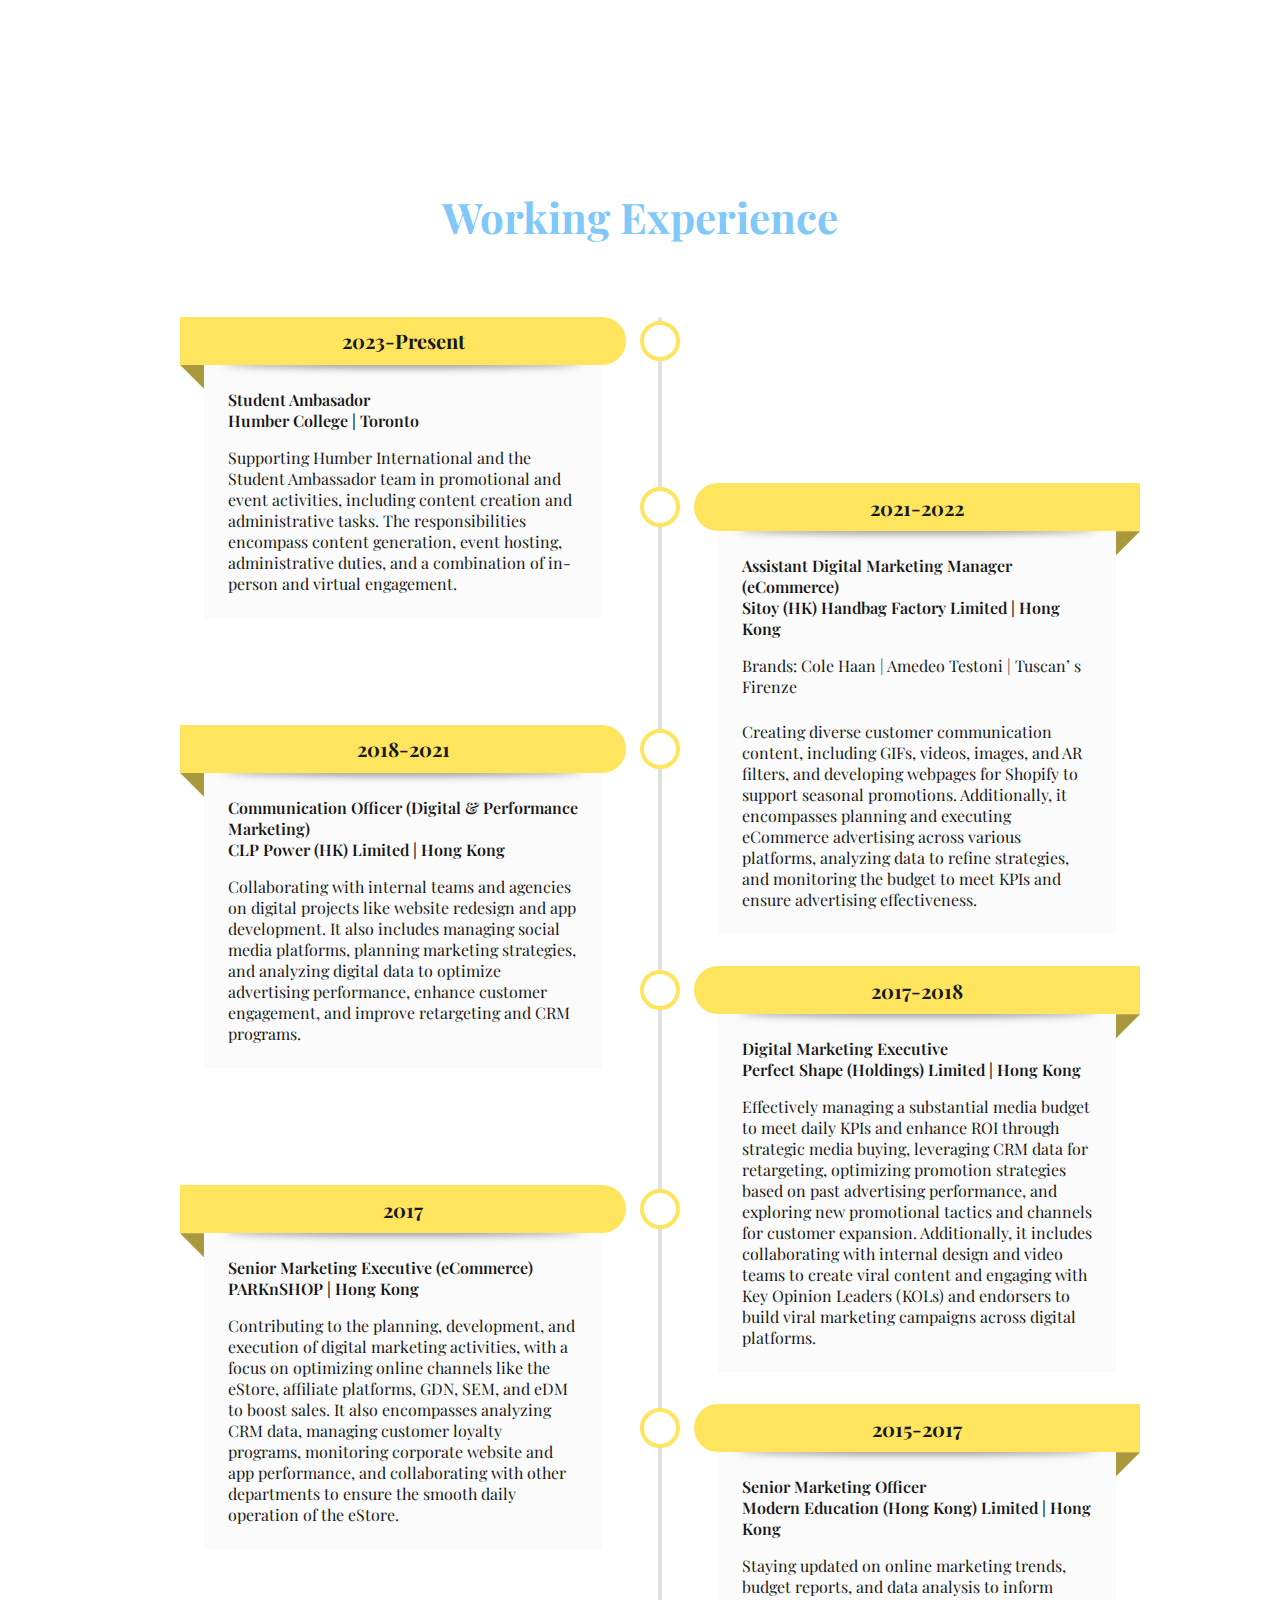
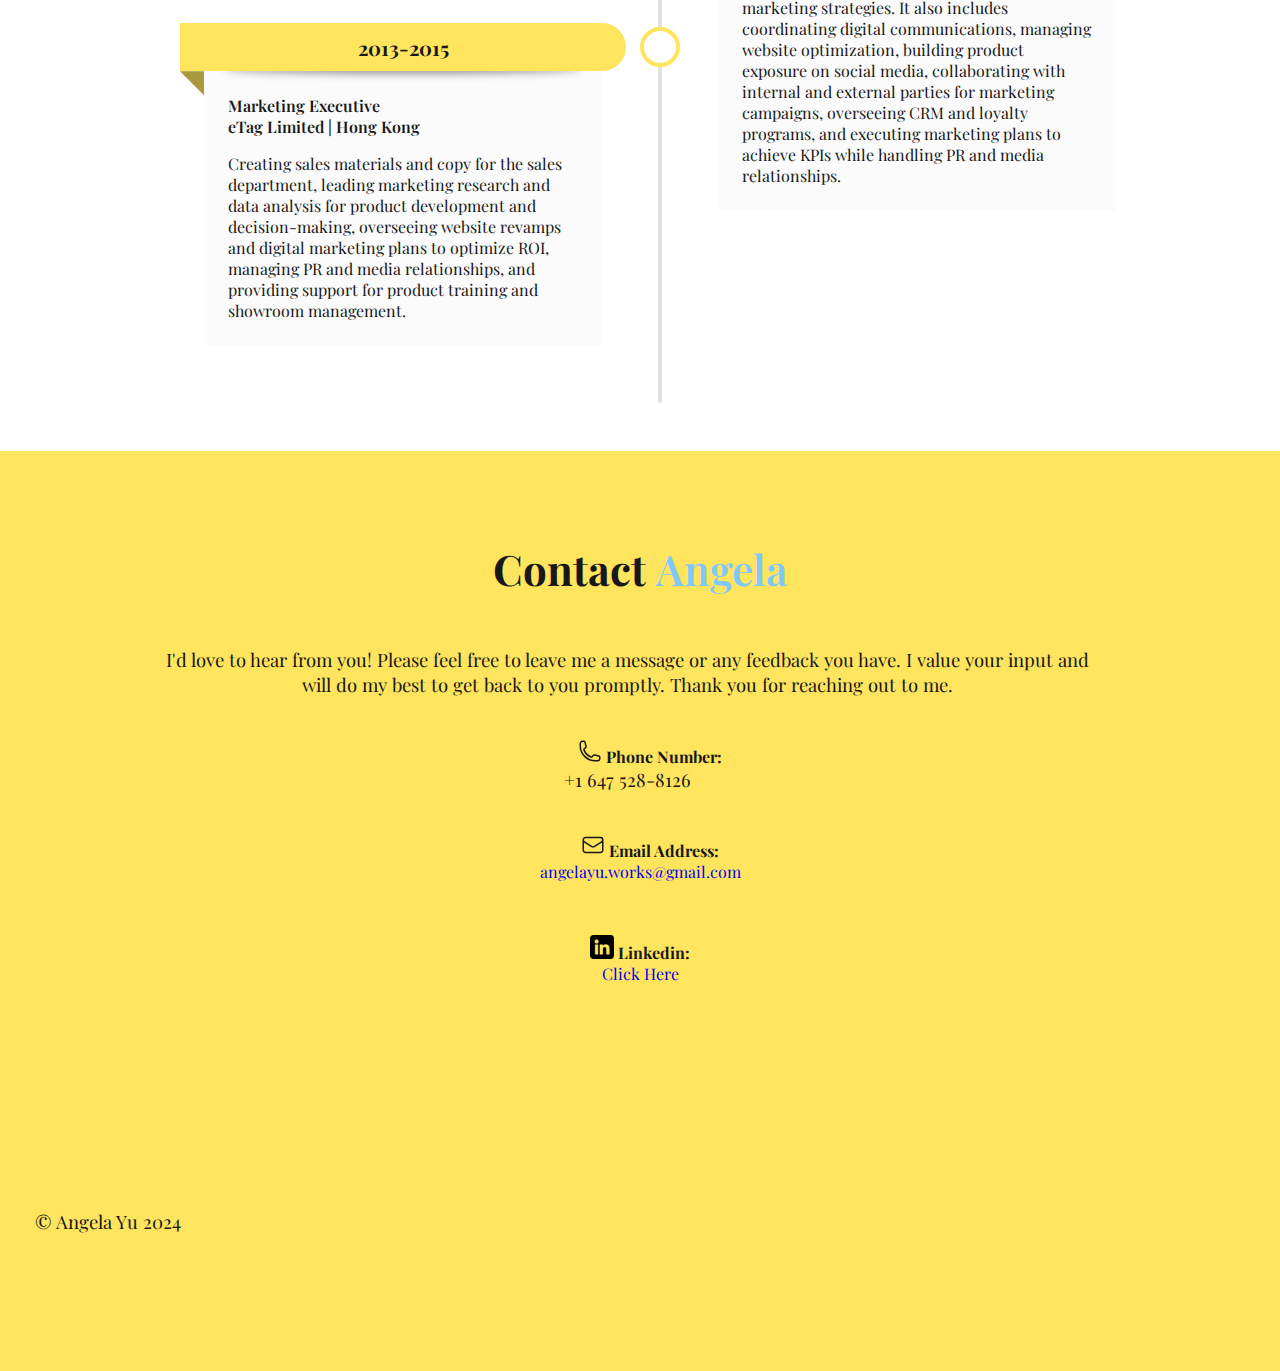
==== commit 5db6a6d6: "1" ====
--- a/html/about.html
+++ b/html/about.html
@@ -3,13 +3,13 @@
 <head>
     <meta charset="UTF-8">
     <meta name="viewport" content="width=device-width, initial-scale=1.0">
-    <title>Angela Yu | Portfolio</title>
+    <title>Angela Yu | About</title>
     <link rel="stylesheet" href="../css/styles.css">
 </head>
 
 <body>
     <header>
-        <h1><a href="../index.html">Angela Yu</a></h1>
+        <a href="../index.html"><img src="../img/Logo.png" alt="Angela Yu's Portfolio Logo"></a>
         <nav>
             <ol>
                 <li>    
@@ -42,25 +42,65 @@
 
     <div class="about">
 
-        <h1>About <span>Angela</span></h1>
+        <h2>About <span>Angela</span></h2>
         <p>My journey in the industry has equipped me with robust problem-solving skills. I thrive on tackling complex issues, breaking them down into manageable components, and devising effective solutions. This penchant for problem-solving has become an inherent part of my professional identity.</p>
 
         <p>Whether it's collaborating within a team or taking on responsibilities independently, I embrace versatility. I recognize the value of collective efforts in fostering creativity and innovation, and I'm equally adept at self-directed tasks, where I take ownership of projects and see them through to successful completion.</p>
             
         <p>However, I see my journey as a continuous learning process. With an unquenchable thirst for growth and a desire to expand my knowledge and skills, I am now seeking fresh opportunities to further enhance my skillsets. I am eager to collaborate with and learn from others, harnessing new perspectives and insights to continually evolve and excel in my professional endeavors.</p>
 
-        <br>
-        <br>
-        <button id="btn-primary"><a href="#contactangela">Contact Angela</a></button>
+    </div>
+
+    <div class="skills">
+        <h2>Skillsets</h2>
+
+        <div class="skillslist">
+
+            <div>
+                <h3>Multimedia Design</h3>
+                <ul>
+                    <li>Adobe Illustrator</li>
+                    <li>Adobe Photoshop</li>
+                    <li>Adobe After Effect</li>
+                    <li>Adobe Premiere Pro</li>
+                    <li>Figma</li>
+                    <li>HTML</li>
+                    <li>CSS</li>
+                </ul>
+            </div>
+
+            <div>
+                <h3>Marketing</h3>
+                <ul>
+                    <li>Google Ads</li>
+                    <li>Meta Business Manager</li>
+                    <li>LinkedIn Campaign Manager</li>
+                    <li>Klaviyo</li>
+                    <li>Mailchimp</li>
+                    <li>Hubspot</li>
+                    <li>Shopify</li>
+                </ul>
+            </div>
+
+            <div>
+                <h3>Data Analytic</h3>
+                <ul>
+                <li>Google Analytics 4</li>
+                <li>Tableau</li>
+                <li>Power BI</li>
+                </ul>
+            </div>
+
+        </div>
+
+        <button id="btn-primary"><a href="#contactangela">Contact Me</a></button>
+        <a href="portfolio.html"><button id="btn-secondary">View Portfolio</a></button>
 
     </div>
 
+
     <div class="about-timeline">
-        <h1>
-            <svg xmlns="http://www.w3.org/2000/svg" fill="none" viewBox="0 0 24 24" stroke-width="1.5" stroke="currentColor" class="w-6 h-6">
-                <path stroke-linecap="round" stroke-linejoin="round" d="M20.25 14.15v4.25c0 1.094-.787 2.036-1.872 2.18-2.087.277-4.216.42-6.378.42s-4.291-.143-6.378-.42c-1.085-.144-1.872-1.086-1.872-2.18v-4.25m16.5 0a2.18 2.18 0 00.75-1.661V8.706c0-1.081-.768-2.015-1.837-2.175a48.114 48.114 0 00-3.413-.387m4.5 8.006c-.194.165-.42.295-.673.38A23.978 23.978 0 0112 15.75c-2.648 0-5.195-.429-7.577-1.22a2.016 2.016 0 01-.673-.38m0 0A2.18 2.18 0 013 12.489V8.706c0-1.081.768-2.015 1.837-2.175a48.111 48.111 0 013.413-.387m7.5 0V5.25A2.25 2.25 0 0013.5 3h-3a2.25 2.25 0 00-2.25 2.25v.894m7.5 0a48.667 48.667 0 00-7.5 0M12 12.75h.008v.008H12v-.008z" />
-            </svg>
-            Working Experience</h1>
+        <h2>Working Experience</h2>
         <ul>
             <li>
                 <div class="date">2023-Present</div>
@@ -105,41 +145,36 @@
 
     <footer>
         <div class="contact" id="contactangela">
-            <h1>
-                <svg xmlns="http://www.w3.org/2000/svg" fill="none" viewBox="0 0 24 24" stroke-width="1.5" stroke="currentColor" class="w-6 h-6">
-                    <path stroke-linecap="round" stroke-linejoin="round" d="M12 20.25c4.97 0 9-3.694 9-8.25s-4.03-8.25-9-8.25S3 7.444 3 12c0 2.104.859 4.023 2.273 5.48.432.447.74 1.04.586 1.641a4.483 4.483 0 01-.923 1.785A5.969 5.969 0 006 21c1.282 0 2.47-.402 3.445-1.087.81.22 1.668.337 2.555.337z" />
-                </svg>
-              Contact <span>Angela</span>
-            </h1>
+            <h2>Contact <span>Angela</span></h2>
 
-            <p>I'd love to hear from you! <br>Please feel free to leave me a message or any feedback you have. I value your input and will do my best to get back to you promptly. Thank you for reaching out to me.</p>
+            <p>I'd love to hear from you! Please feel free to leave me a message or any feedback you have. I value your input and will do my best to get back to you promptly. Thank you for reaching out to me.</p>
         
 
             <div class="contact-info">
             
-                <h3>
+                <h4>
                     <svg id="blue-svg" xmlns="http://www.w3.org/2000/svg" fill="none" viewBox="0 0 24 24" stroke-width="1.5" stroke="currentColor" class="w-6 h-6">
                         <path stroke-linecap="round" stroke-linejoin="round" d="M2.25 6.75c0 8.284 6.716 15 15 15h2.25a2.25 2.25 0 002.25-2.25v-1.372c0-.516-.351-.966-.852-1.091l-4.423-1.106c-.44-.11-.902.055-1.173.417l-.97 1.293c-.282.376-.769.542-1.21.38a12.035 12.035 0 01-7.143-7.143c-.162-.441.004-.928.38-1.21l1.293-.97c.363-.271.527-.734.417-1.173L6.963 3.102a1.125 1.125 0 00-1.091-.852H4.5A2.25 2.25 0 002.25 4.5v2.25z" />
                     </svg>
                     Phone Number:
-                </h3>
+                </h4>
         
                 <p>+1 647 528-8126</p>
         
-                <h3>
+                <h4>
                     <svg id="blue-svg" xmlns="http://www.w3.org/2000/svg" fill="none" viewBox="0 0 24 24" stroke-width="1.5" stroke="currentColor" class="w-6 h-6">
                         <path stroke-linecap="round" stroke-linejoin="round" d="M21.75 6.75v10.5a2.25 2.25 0 01-2.25 2.25h-15a2.25 2.25 0 01-2.25-2.25V6.75m19.5 0A2.25 2.25 0 0019.5 4.5h-15a2.25 2.25 0 00-2.25 2.25m19.5 0v.243a2.25 2.25 0 01-1.07 1.916l-7.5 4.615a2.25 2.25 0 01-2.36 0L3.32 8.91a2.25 2.25 0 01-1.07-1.916V6.75" />
                     </svg>
                 
                     Email Address:
-                </h3>
+                </h4>
 
-                <p>angelayu.works@gmail.com</p>
+                <a href="mailto:angelayu.works@gmail.com">angelayu.works@gmail.com</a>
         
-                <h3>
+                <h4>
                     <img src="../img/linkedin.png" alt="LinkedIn">
                     Linkedin:
-                </h3>
+                </h4>
                 
                 <a href="http://www.linkedin.com/in/angela-yu-tsznga">Click Here</a>
         
@@ -147,7 +182,7 @@
         </div>
     
 
-        <p id="copyright">&copy; Angela Yu 2023</p>
+        <p id="copyright">&copy; Angela Yu 2024</p>
 
     </footer>
 
--- a/css/styles.css
+++ b/css/styles.css
@@ -1,11 +1,21 @@
-@import url('https://fonts.googleapis.com/css2?family=IBM+Plex+Serif:ital@0;1&display=swap');
+@import url('https://fonts.googleapis.com/css2?family=Playfair+Display:ital,wght@0,400..900;1,400..900&display=swap');
 
 /*------------------Default styles----------------*/
+
+:root{
+    --white: #FFFFFF;
+    --blue: #7FC8F8;
+    --grey: #181818;
+    --yellow: #FFE45E;
+    --font: 'Playfair Display', serif;
+}
+
 html{
-    font-family: 'IBM Plex Serif', serif;
-    background-color: #fbfbfb;
-    color: #181818;
+    font-family: var(--font);
+    background-color: var(--white);
+    color: var(--grey);
     overflow-x: hidden;
+    scroll-behavior: smooth;
 }
 
 body{
@@ -13,102 +23,161 @@
     padding: 0;
 }
 
+h1, h2, h3, h4, h5, h6 {
+    font-family: var(--font);
+}
+    
+h1 {
+    font-size: calc(40px + (72 - 40) * (100vw - 400px) / (1800 - 400));
+    margin-bottom: 3rem;
+}
+
+h2 {
+    font-size: calc(32px + (48 - 32) * (100vw - 400px) / (1800 - 400));
+    margin-bottom: 1.5rem;
+}
+
+h3 {
+    font-size: calc(20px + (28 - 20) * (100vw - 400px) / (1800 - 400));
+}
+    
+p {
+    font-size: calc(16px + (20 - 16) * (100vw - 400px) / (1800 - 400));
+    margin-bottom:2rem;    
+}
+
 header{
     height: 15vh;
     display: flex;
-    color: #181818;
+    color: var(--grey);
     justify-content: space-between;
     margin: 0 0px 20px 0px;
 }
 
+.auto-height {
+    min-height: auto;
+}
+
+button{
+    font-family: var(--font);
+    font-size: 1rem;
+    cursor: pointer;
+    padding: 16px 32px;
+    display: inline-block;
+    margin: 15px 30px;
+    text-transform: uppercase;
+    letter-spacing: 1px;
+    font-weight: 600;
+    position: relative;
+    border-radius: 5px;
+}
+
 #btn-primary{
-    background-color: #181818;
+    background-color: var(--blue);
+    box-shadow: 0 6px #6ba8d1;
+    -webkit-transition: none;
+    -moz-transition: none;
+    transition: none;
     border: none;
-    padding: 16px 32px;
-    font-family: 'IBM Plex Serif', serif;
-    transition: 0.5 all ease-in-out;
-    border-radius: 5px;
+    color: var(--white);
 }
 
 #btn-primary a{
     text-decoration: none;
-    color: #FFFFFF;
+    color: var(--white);
+} 
+
+#btn-primary:hover{
+    box-shadow: 0 4px #6ba8d1;
+	top: 2px;
+}
+
+#btn-primary:active{
+	box-shadow: 0 0 #6ba8d1;
+	top: 6px;
 }
 
 #btn-secondary{
-    background-color: #ffffff;
-    border: 1px solid #ffa17c;
-    padding: 16px 32px;
-    margin-top: 40px;
-    margin-bottom: 5vw;
-    margin-left: 0;
-    font-family: 'IBM Plex Serif', serif;
-    transition: 0.5 all ease-in-out;
-    border-radius: 5px;
+    background-color: var(--white);
+    box-shadow: 0 6px #6ba8d1;
+    border: 1px solid var(--blue);
+    -webkit-transition: none;
+    -moz-transition: none;
+    transition: none;
 }
 
 #btn-secondary a{
     text-decoration: none;
-    color: #ffa17c;
-}
-
-button:hover{
-    scale: 110%;
+    color: var(--blue);
+}
+
+#btn-secondary:hover{
+    box-shadow: 0 4px #6ba8d1;
+	top: 2px;
+}
+
+#btn-secondary:active{
+	box-shadow: 0 0 #6ba8d1;
+	top: 6px;
 }
 
 span{
-    color: #ffa17c;
-}
-
-#white-svg{
-    stroke: #181818;
+    color: var(--blue);
+    font-family: var(--font);
+    font-weight: 600;
+
+}
+
+svg{
+    stroke: var(--grey);
     width: 24px;
     fill: none;
 }
 
-#blue-svg{
-    stroke: #181818;
-    width: 24px;
-    fill: none;
-}
-
-.filters{
-    background-color: #fbfbfb;
+
+.filters {
+    background-color: var(--white);
     padding: 16px 35px;
     margin: 10px 10px;
-    font-family: 'IBM Plex Serif', serif;
-    color: #181818;
-    border: 1px solid #ffa17c;
+    font-family: var(--font);
+    font-weight: 600;
+    color: var(--blue);
+    border: 1px solid var(--blue);
     border-radius: 5px;
-}
-
-.filters:hover{
-    background-color: #ffa17c;
-    color: #FFFFFF;
-    scale: none;
+    cursor: pointer;
+    display: inline-block;
+	text-transform: uppercase;
+	letter-spacing: 1px;
+	font-weight: 700;
+}
+
+.filters.active {
+    background-color: var(--yellow);
+    color: var(--grey);
+    border: none;
 }
 
 
 /*Top Navigation Bar*/
 .main-haeder{
-    background-color: #dff6ff;
+    background-color: var(--white);
     margin-bottom: 0;
 }
 
-header h1{
+header img{
     margin-top: 15px;
-    margin-left: 25px;
-    font-weight: 600;
+    margin-left: 3rem;
+    height: 10vh;
 }
 
 header h1 a{
     text-decoration: none;
-    color: #181818;
+    color: var(--grey)
 }
 
 nav{
-    height: 80px;
-    color: #181818;
+    height: 20vh;
+    color: var(--grey);
     margin: 0;
     margin-right: 25px;
 }
@@ -121,30 +190,34 @@
 nav ol li{
     display: inline-block;
     margin: 5px 25px 0 0;
+    font-size: 1.2rem;
+}
+
+nav ol li:hover {
+    background-color: var(--yellow);
 }
 
 nav ol li a{
-    color: #181818;
+    color: var(--grey);
     text-decoration: none;
     transition: .3s all ease; 
 }
 
 nav ol li a:hover{
-    color: #ffa17c;
     font-weight: 600;
 }
 
 /*Side Navigation Bar*/
 svg{
     margin: 20px 0 0 20px;
-    fill: #181818;
+    fill: var(--blue);
 }
 
 .nav-burger-side{
     position: fixed;
     top: 0;
     left: 0;
-    background-color: #dff6ff;
+    background-color: var(--white);
     width: 0%;
     height: 100%;
     overflow: hidden;
@@ -157,8 +230,12 @@
     list-style-type: none;
 }
 
+.nav-burger-side ol li:hover {
+    background-color: var(--yellow);
+}
+
 .nav-burger-side ol li a{
-    color: #181818;
+    color: var(--grey);
     font-size: 2em;
     text-decoration: none;
 }
@@ -170,42 +247,42 @@
 }
 
 .nav-burger-side ol li a:hover{
-    color: #ffa17c;
+    font-weight: 600;
 }
 
 footer{
-    background-color: #fbfbfb;
-    color: #181818;
+    color: var(--grey);
     text-align: left;
     padding: 10px;
-}
+    background-color: var(--yellow);
+    height: 100vh;
+}
+
 footer p{
+    margin-top: 8rem;
     margin-left: 25px;
 }
 
 /*-----------Main Page-----------*/
 .hero{
-    height: 85vh;
-    background-image: url(../img/herobanner.jpg);
-    background-size: cover;
-    background-position: 0% 50%;
-    display: grid;
-    grid-template-columns: 33.333%;
+    height: 80vh;
+    text-align: center;
 }
 
 .hero h1{
     margin-top: 0;
     margin-bottom: 0;
-    padding: 100px 0 5px 80px;
+    padding: 8rem 0 0 0;
+    font-size: 3rem;
 }
 
 .hero p{
     margin-top: 0;
-    padding: 0 0 1rem 80px;
+    padding: 0 10rem 1rem 10rem;
 }
 
 .hero button{
-    margin: 0 0 0 80px;
+    margin: 0 0 0 50px;
 }
 
 .herobtn{
@@ -217,9 +294,12 @@
     text-align: center;
     margin-bottom: 50px;
 }
+.services h2{
+    color: var(--blue);
+}
 
 .services svg{
-    stroke: #181818;
+    stroke: var(--grey);
     width: 24px;
     fill: none; 
 }
@@ -235,25 +315,53 @@
 .main-services{
     display: flex;
     flex-wrap: wrap;
-    margin: 30px 0px 50px 0px;
+    margin: 30px 0px 100px 0px;
     justify-content: center;
     align-items: flex-start;
     gap: 20px;
+    text-align: left;
 }
 
 .main-services div{
     flex-basis: 33.3333%;
     border-radius: 5px;
-    padding: 0 20px 0 20px;
-}
-
-.main-services div:hover{
-    box-shadow: 1px 2px 5px #22222252;
-    scale: 110%;
-}
-
-.main-services h2{
-    align-content: center;
+    padding: 3rem 20px 0 20px;
+    transition: 0.3s; 
+
+    display: inline-block;
+    vertical-align: middle;
+    -webkit-transform: perspective(1px) translateZ(0);
+    transform: perspective(1px) translateZ(0);
+    box-shadow: 0 0 1px rgba(0, 0, 0, 0);
+    position: relative;
+    overflow: hidden;
+}
+
+.main-services div:before {
+    content: "";
+    position: absolute;
+    z-index: -1;
+    left: 0;
+    right: 0;
+    bottom: 0;
+    background-color: var(--yellow);
+    height: 4px;
+    -webkit-transform: translateY(4px);
+    transform: translateY(4px);
+    -webkit-transition-property: transform;
+    transition-property: transform;
+    -webkit-transition-duration: 0.3s;
+    transition-duration: 0.3s;
+    -webkit-transition-timing-function: ease-out;
+    transition-timing-function: ease-out;
+}
+
+.main-services div:hover:before, .main-services div:focus:before, .main-services div:active:before {
+    -webkit-transform: translateY(0);
+    transform: translateY(0);
+}
+
+.main-services h3{
     margin: 0 20px 10px 20px;
 }
 
@@ -262,22 +370,20 @@
 }
 
 .main-portfolio{
-    background-color: #dff6ff;
     margin: 0;
     padding: 80px 0 80px 0px;
     text-align: center;
     align-content: center;
 }
 
+.main-portfolio h2{
+color: var(--blue);
+}
+
 .main-portfolio p{
     margin: 50px 175px 0 150px;
 }
 
-.main-portfolio svg{
-    stroke: #181818;
-    width: 24px;
-    fill: none; 
-}
 
 .main-portfolio-tasks{
     display: grid;
@@ -304,12 +410,12 @@
     bottom: 0;
     left: 0;
     right: 0;
-    background-color: #dff6ff;
+    background-color: var(--yellow);
     overflow: hidden;
-    width: 90%;
+    width: 80%;
     height: 0;
     transition: .5s ease;
-    color: #181818;
+    color: var(--grey);
     align-items: center;
     text-align: left;
     padding-left: 1rem;
@@ -325,8 +431,8 @@
     width: 100%;
 }
 
-.portfolio-info h3{
-    color: #181818;
+.portfolio-info h4{
+    color: var(--grey);
 }
 
 .portfolio-info p{
@@ -338,8 +444,15 @@
     margin: 0;
     padding: 0;
     text-decoration: underline;
-    color: #181818;
-}
+    color: var(--grey);
+}
+
+.portfolio-info a svg{
+    margin: 0;
+    padding: 0;
+    width: 3vw;
+}
+
 
 .contact{
     text-align: center;
@@ -351,13 +464,17 @@
     height: 60vh;
 }
 
+.contact p{
+    margin: 50px 175px 0 150px;
+}
+
 .contact svg{
-    stroke: #181818;
+    stroke: var(--grey);
     width: 24px;
     fill: none; 
 }
 
-.contact-info h3{
+.contact-info h4{
     margin-bottom: 0;
 }
 
@@ -367,7 +484,6 @@
 
 .contact-info a{
     text-decoration: none;
-    color: #ffa17c;
 }
 
 .contact-info img{
@@ -379,10 +495,10 @@
 /*-----------About Page-----------*/
 .about{
     text-align: center;
-    height: 85vh;
-}
-
-.about h1{
+    height: 80vh;
+}
+
+.about h2{
     margin-top: 80px;
     margin-bottom: 50px;
 }
@@ -391,24 +507,82 @@
     margin: 20px 175px 0 150px;
 }
 
+.skills {
+    text-align: center;
+    height: 80vh;
+}
+
+.skills h2{
+    color: var(--blue);
+}
+
+.skillslist {
+    display: grid;
+    width: 80%;
+    grid-template-columns: 1fr 1fr 1fr;
+    grid-template-rows: 1fr;
+    text-align: left;
+    transition: 1s all ease-in-out;
+    margin: 5vw 0 5vw 10vw;
+
+}
+
+.skillslist div{
+    flex-basis: 33.3333%;
+    border-radius: 5px;
+    padding: 0 20px 0 20px;
+    transition: 0.3s; 
+    display: inline-block;
+    vertical-align: middle;
+    -webkit-transform: perspective(1px) translateZ(0);
+    transform: perspective(1px) translateZ(0);
+    box-shadow: 0 0 1px rgba(0, 0, 0, 0);
+    position: relative;
+    overflow: hidden;
+}
+
+.skillslist div:before {
+    content: "";
+    position: absolute;
+    z-index: -1;
+    left: 0;
+    right: 0;
+    bottom: 0;
+    background-color: var(--yellow);
+    height: 4px;
+    -webkit-transform: translateY(4px);
+    transform: translateY(4px);
+    -webkit-transition-property: transform;
+    transition-property: transform;
+    -webkit-transition-duration: 0.3s;
+    transition-duration: 0.3s;
+    -webkit-transition-timing-function: ease-out;
+    transition-timing-function: ease-out;
+}
+
+.skillslist div:hover:before, .skillslist div:focus:before, .skillslist div:active:before {
+    -webkit-transform: translateY(0);
+    transform: translateY(0);
+}
+
+.skillslist ul li {
+    text-align: left;
+}
+  
 .about-timeline{
-    color: #181818;
-    background-color: #dff6ff;
+    color: var(--grey);
+    background-color: var(--white);
     min-height: 100vh;
     display: grid;
     align-content: center;
     gap: 2rem;
     padding: 2rem;
-}
-
-.about-timeline h1{
-    text-align: center;
-}
-
-.about-timeline svg{
-    stroke: #181818;
-    width: 24px;
-    fill: none;
+    margin-top: 2rem;
+}
+
+.about-timeline h2{
+    text-align: center;
+    color: var(--blue);
 }
 
 .about-timeline ul{
@@ -449,8 +623,8 @@
     height: 3rem;
     margin-inline: calc(1.5rem * -1);
     text-align: center;
-    background-color: #ffa17c;
-    color: #FFFFFF;
+    background-color: var(--yellow);
+    color: var(--grey);
     font-size: 1.25rem;
     font-weight: 700;
     display: grid;
@@ -464,7 +638,7 @@
     content: "";
     width: 1.5rem;
     aspect-ratio: 1;
-    background: #ffa17c;
+    background: #d4be4b;
     background-image: linear-gradient(rgba(0, 0, 0, 0.2) 100%, transparent);
     position: absolute;
     top: 100%;
@@ -478,8 +652,8 @@
     position: absolute;
     width: 2rem;
     aspect-ratio: 1;
-    background: #fbfbfb;
-    border: 0.3rem solid #ffa17c;
+    background: var(--white);
+    border: 0.3rem solid var(--yellow);
     border-radius: 50%;
     top: 50%;
     transform: translate(50%, -50%);
@@ -492,7 +666,7 @@
     background-color: #fbfbfb;
     position: relative;
     padding-inline: 1.5rem;
-    color: #181818;
+    color: var(--grey);
 }
 ul li .title{
     overflow: hidden;
@@ -571,10 +745,12 @@
 /*-----------Protfolio Detail Pages-----------*/
 .portfolio-case{
     text-align: center;
-}
-
-.portfolio-case h1{
+    margin-bottom: 5rem;
+}
+
+.portfolio-case h2{
     margin-bottom: 1rem;
+    color: var(--blue);
 }
 
 .portfolio-case p{
@@ -586,7 +762,7 @@
 }
 
 #portfolio-banner{
-    padding: 3rem 0 0 0 ;
+    padding: 3rem 0 3rem 0 ;
     width: 100%;
 }
 
@@ -601,8 +777,9 @@
     gap: 1rem;
 }
  
-.porfolio-description h1{
+.porfolio-description h2{
     text-align: left;
+    color: var(--blue);
 }
 
 .portfolio-description img{
@@ -615,14 +792,19 @@
     height: 40vh;
 }
 
-.portfolio-details1 h1,
-.portfolio-details2 h1{
+.portfolio-details1 h2,
+.portfolio-details2 h2{
     margin-bottom: 3rem;
-
+    color: var(--blue);
+}
+
+.portfolio-details1 p,
+.portfolio-details2 p{
+    margin: 50px 175px 50px 150px;
 }
 
 .portfolio-details2{
-    background-color: #dff6ff;
+    background-color: var(--white);
 }
 
 .portfolio-description p{
@@ -640,6 +822,7 @@
     justify-content: center;
     margin: 5vw 0 0 10vw;
     align-items: center;
+    text-align: left;
 }
 
 .portfolio-showcase2 img{
@@ -653,6 +836,28 @@
 .portfolio-showcase{
     text-align: center;
     margin: 2rem 0 3rem 0;
+}
+
+#showcase2text{
+    margin: 50px 175px 50px 150px;
+}
+
+#showcase2text a{
+    text-decoration: none;
+    color: var(--blue);
+}
+
+.portfolio-showcase p{
+    margin: 50px 175px 50px 150px;
+}
+
+.portfolio-showcase img{
+    height: 50vh;
+}
+
+.portfolio-showcase a{
+    text-decoration: none;
+    color: var(--blue);
 }
 
 .portfolio-cta{
@@ -761,13 +966,13 @@
     }
 
     .filters{
-        background-color: #fbfbfb;
+        background-color: var(--white);
         border: none;
         padding: 10px 30px;
         margin: 10px 10px;
-        font-family: 'IBM Plex Serif', serif;
-        color: #181818;
-        border: 1px solid #ffa17c;
+        font-family: var(--font);
+        color: var(--grey);
+        border: 1px solid var(--blue);
         border-radius: 20px;
     }
 
@@ -792,9 +997,6 @@
         display: none;
     }
 
-    .main-about{
-        height: 80vh;
-    }
 
     .main-portfolio-tasks{
         display: flex;
@@ -830,14 +1032,17 @@
         margin: 50px 3rem 50px 3rem;
     }
 
+    .portfolio-details1{
+        height: 60vh;
+        padding: 2rem 0 5rem 0;
+    }
+
+
     .portfolio-details2{
         height: 50vh;
         padding: 2rem 0 5rem 0;
     }
 
-    .portfolio-details2 p{
-        margin: 50px 3rem 50px 3rem;
-    }
 
     .portfolio-details2 ul{
         margin: 50px 3rem 50px 3rem;
@@ -845,6 +1050,11 @@
 
     .portfolio-showcase2 img{
         height: 70vh;
+    }
+
+    .portfolio-showcase img{
+        width: 80vw;
+        height: auto;
     }
 
 }
@@ -863,7 +1073,7 @@
 
     /*------------------Main Page----------------*/
     .hero{
-        height: 65vh;
+        height: 75vh;
     }
     .hero h1{
         padding: 100px 0 5px 2rem;
@@ -877,13 +1087,8 @@
         margin: 0 0 0 2rem;
     }
 
-    .main-about p,
-    .services p{
-        margin: 3rem 2rem 0 2rem;
-    }
-
     .main-services{
-        gap: 1rem;
+        gap: 0.5rem;
     }
 
     .main-services h2,
@@ -897,12 +1102,12 @@
     }
 
     .portfolio-info p{
-        font-size: 0.8rem;
+        font-size: 0.6rem;
     }
 
     /*------------------About Page----------------*/
     .about{
-        height: 90vh;
+        height: 100vh;
     }
 
     .about h1{
@@ -932,7 +1137,7 @@
         width: 100%;
         margin: 0 0 0 0;
         padding: 0;
-        height: 75vh;
+        height: 85vh;
     }
 
     .porfolio-description p{
@@ -945,19 +1150,26 @@
         height: auto;
         padding: 2rem 0 0 2.5rem;
     }
+
+    .portfolio-details1{
+        height: 50vh;
+    }
     
-    .portfolio-details2{
-        padding: 2rem 0 5rem 0;
-    }
 
     .portfolio-details1 p,
-    .portfolio-details2 p{
-        margin: 0 0 0rem 0;
+    .portfolio-details2 p,
+    .portfolio-showcase p{
+        margin: 0 1.5rem 0rem 1.5rem;
     }
 
     .portfolio-details2 ul{
         margin: 1.5rem 1.5rem 0rem 1rem;
     }
+
+    #showcase2text{
+        margin: 2rem 1.5rem 0rem 1.5rem;
+    }
+
     .portfolio-showcase2{
         display: flex;
         flex-wrap: wrap;
